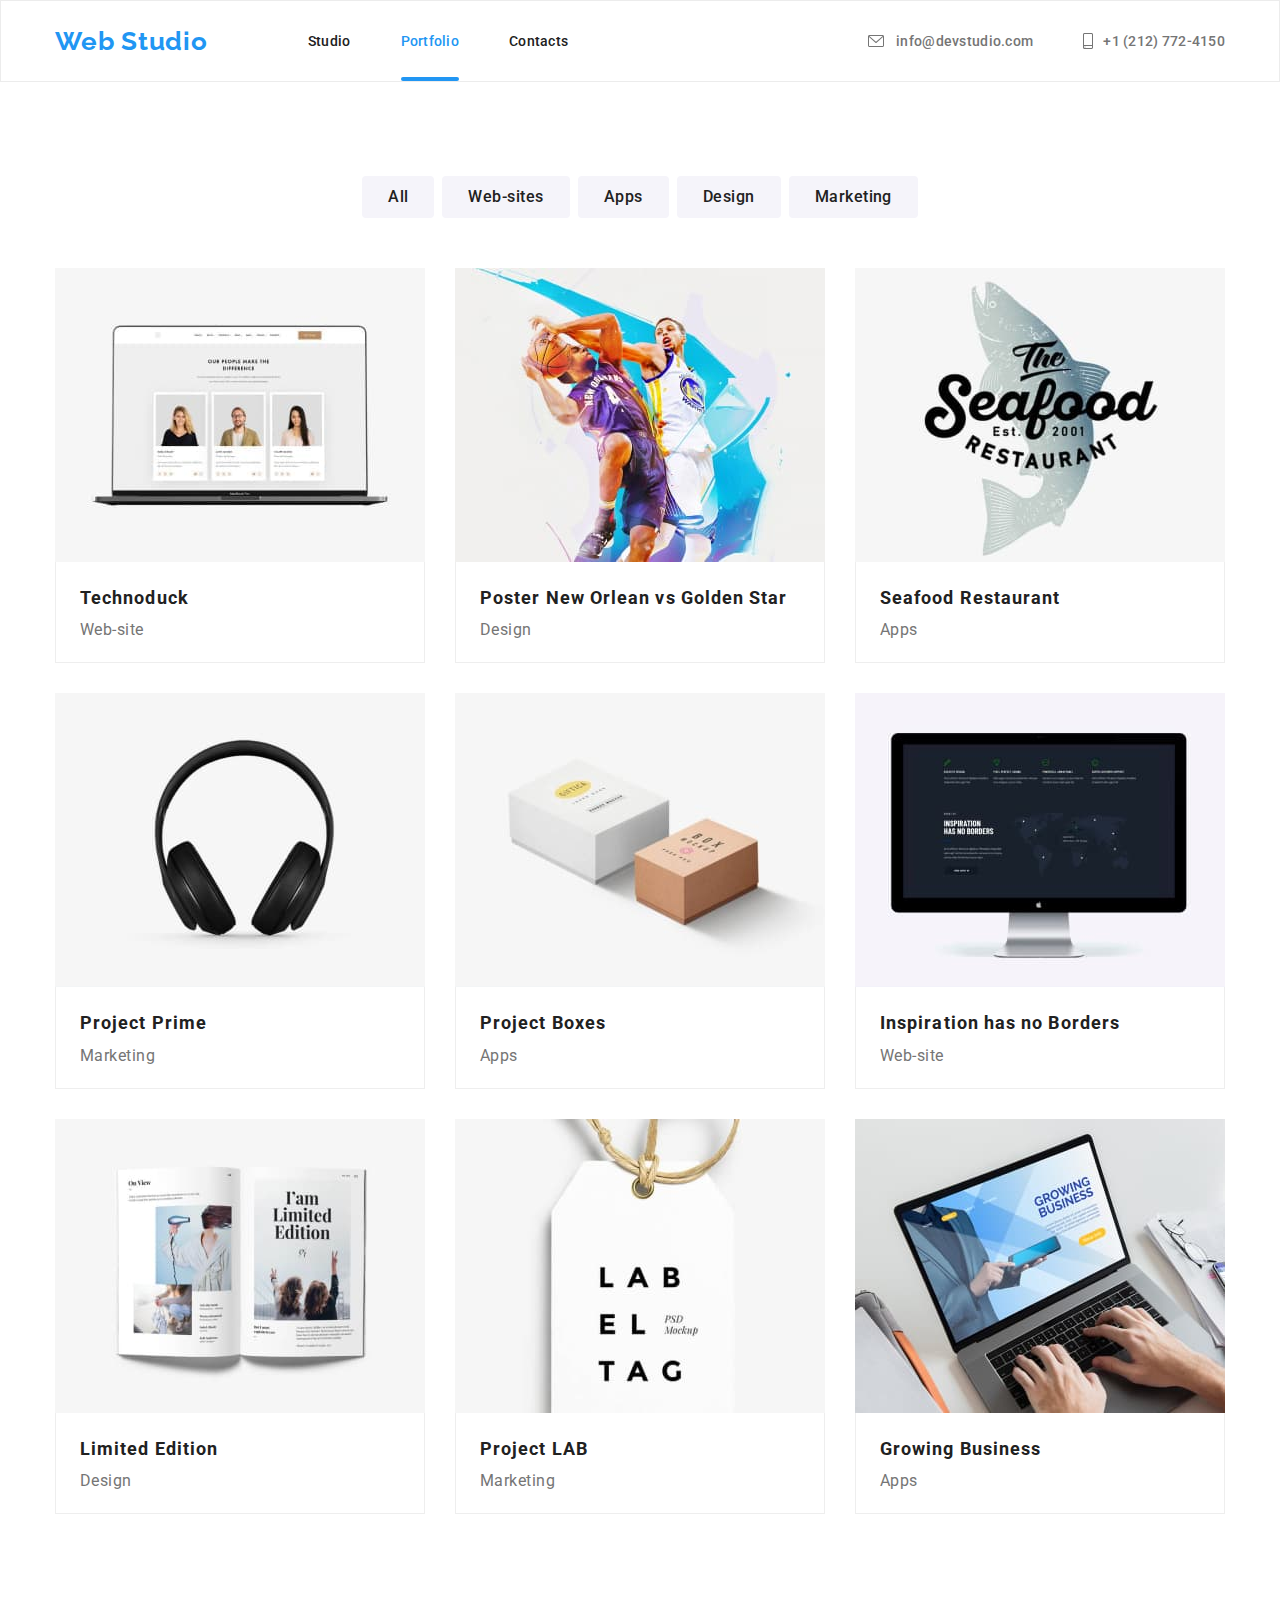
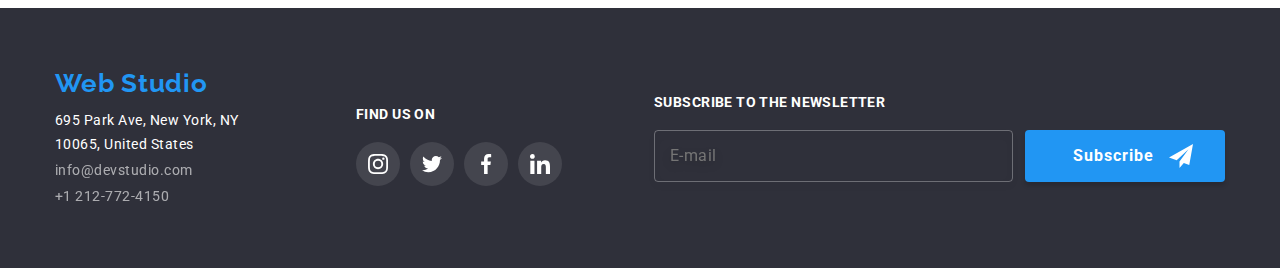
==== portfolio.html @ 207bfc9a "draft 1" ====
<!DOCTYPE html>
<html lang="en">

<head>
    <meta charset="UTF-8">
    <meta http-equiv="X-UA-Compatible" content="IE=edge">
    <meta name="viewport" content="width=device-width, initial-scale=1.0">
    <title>goit-markup-hw-07</title>
    <link rel="stylesheet"
        href="https://fonts.googleapis.com/css2?family=Raleway:wght@700&family=Roboto:wght@400;500;700;900&display=swap">
    <link rel="stylesheet" href="https://cdnjs.cloudflare.com/ajax/libs/modern-normalize/1.1.0/modern-normalize.min.css">
    <link rel="stylesheet" href="./css/styles.css">
</head>
<body>
            <header class="header-section">
                <div class="container header-container">
                    <a href="./index.html" class="logo header-logo">Web Studio</a>
                    <nav>
                        <ul class="navigation-list">
                            <li class="navigation-item"><a href="./index.html"
                                    class="navigation-link">Studio</a></li>
                            <li class="navigation-item"><a href="./portfolio.html" class="navigation-link  navigation-link-current">Portfolio</a></li>
                            <li class="navigation-item"><a href="#" class="navigation-link">Contacts</a></li>
                        </ul>
                    </nav>
                    <ul class="header-contacts-list">
                        <li class="header-contacts-item">
                            <a href="mailto:info@devstudio.com" class="header-contacts">
                                <svg class="header-icons" width="20" height="16">
                                    <use href="./images/sprite.svg#icon-envelope"></use>
                                </svg>
                                info@devstudio.com
                            </a>
                        </li>
                        <li class="header-contacts-item">
                            <a href="tel:2127724150" class="header-contacts">
                                <svg class="header-icons" width="10" height="16">
                                    <use href="./images/sprite.svg#icon-smartphone"></use>
                                </svg>
                                +1 (212) 772-4150
                            </a>
                        </li>
                    </ul>
                </div>
            </header>
<main>
        <section class="portfolio-section">
            <div class="container">
            <h1 class="visually-hidden">Portfolio</h1>
            <ul class="filter-button-list">
                <li class="filter-button-item"><button type="button" class="filter-buttons">All</button>
                </li>
                <li class="filter-button-item">
                    <button type="button" class="filter-buttons">Web-sites</button>
                </li>
                <li class="filter-button-item">
                    <button type="button" class="filter-buttons">Apps</button>
                </li>
                <li class="filter-button-item">
                    <button type="button" class="filter-buttons">Design</button>
                </li>
                <li class="filter-button-item">
                    <button type="button" class="filter-buttons">Marketing</button>
                </li>
            </ul>
            <ul class="portfolio-list">
                <li class="portfolio-item box">
                    <div class="overlay-container">
                    <img src="./images/portfolio/website.jpg" alt="computer displaying a portfolio" width="370"
                    height="290" >
                    <div class="overlay">
                        <p class="overlay-text">Technoduck is a state-of-the-art coronavirus distribution platform. Companies use this
                            platform for digital espionage
                            and attacks on competitors' secure servers.</p>
                    </div>
                    </div>
                    <div class="card">
                    <h3 class="portfolio-title">Technoduck</h3>
                    <p class="portfolio-description">Web-site</p>
                    </div>
                </li>
                <li class="portfolio-item box">
                    <div class="overlay-container">
                    <img src="./images/portfolio/basketball.jpg" alt="painting of two men playing basketball"
                        width="370" height="290">
                            <div class="overlay">
                                <p class="overlay-text">Technoduck is a state-of-the-art coronavirus distribution platform. Companies use this
                                    platform for digital espionage
                                    and attacks on competitors' secure servers.</p>
                            </div>
                            </div>
                    <div class="card">
                    <h3 class="portfolio-title">Poster New Orlean vs Golden Star</h3>
                    <p class="portfolio-description">Design</p>
                    </div>
                </li>
                <li class="portfolio-item box">
                    <div class="overlay-container"><img src="./images/portfolio/the-seafood-restaurant.jpg"
                        alt="the seafood restaurant logo with large fish" width="370" height="290">
                        <div class="overlay">
                            <p class="overlay-text">Technoduck is a state-of-the-art coronavirus distribution platform. Companies use this
                                platform for digital espionage
                                and attacks on competitors' secure servers.</p>
                        </div>
                        </div>
                    <div class="card">
                        <h3 class="portfolio-title">Seafood Restaurant</h3>
                    <p class="portfolio-description">Apps</p>
                </div>
                </li>
                <li class="portfolio-item box">
                    <div class="overlay-container">
                    <img src="./images/portfolio/headphones.jpg" alt="black over-the-ear headphones"
                    width="370" height="290">
                    <div class="overlay">
                        <p class="overlay-text">Technoduck is a state-of-the-art coronavirus distribution platform. Companies use this
                            platform for digital espionage
                            and attacks on competitors' secure servers.</p>
                    </div>
                    </div>
                    <div class="card">
                    <h3 class="portfolio-title">Project Prime</h3>
                    <p class="portfolio-description">Marketing</p>
                    </div>
                </li>
                <li class="portfolio-item box">
                    <div class="overlay-container">
                    <img src="./images/portfolio/products.jpg" alt="two boxes with the company logo" width="370" height="290">
                    <div class="overlay">
                        <p class="overlay-text">Technoduck is a state-of-the-art coronavirus distribution platform. Companies use this
                            platform for digital espionage
                            and attacks on competitors' secure servers.</p>
                    </div>
                    </div>
                    <div class="card">
                    <h3 class="portfolio-title">Project Boxes</h3>
                    <p class="portfolio-description">Apps</p>
                    </div>
                </li>
                <li class="portfolio-item box">
                    <div class="overlay-container">
                    <img src="./images/portfolio/computer.jpg" alt="a computer displaying a webpage" width="370" height="290">
                    <div class="overlay">
                        <p class="overlay-text">Technoduck is a state-of-the-art coronavirus distribution platform. Companies use this
                            platform for digital espionage
                            and attacks on competitors' secure servers.</p>
                    </div>
                    </div>
                    <div class="card">
                    <h3 class="portfolio-title">Inspiration has no Borders</h3>
                    <p class="portfolio-description">Web-site</p>
                    </div>
                </li>
                <li class="portfolio-item box">
                    <div class="overlay-container">
                    <img src="./images/portfolio/book.jpg" alt="a book open to the 'limited edition' chapter" width="370"
                        height="290">
                        <div class="overlay">
                            <p class="overlay-text">Technoduck is a state-of-the-art coronavirus distribution platform. Companies use this
                                platform for digital espionage
                                and attacks on competitors' secure servers.</p>
                        </div>
                        </div>
                    <div class="card">
                    <h3 class="portfolio-title">Limited Edition</h3>
                    <p class="portfolio-description">Design</p>
                    </div>
                </li>
                <li class="portfolio-item box">
                    <div class="overlay-container">
                    <img src="./images/portfolio/lab.jpg" alt="a label displaying the logo for 'LAB'" width="370" height="290">
                    <div class="overlay">
                        <p class="overlay-text">Technoduck is a state-of-the-art coronavirus distribution platform. Companies use this
                            platform for digital espionage
                            and attacks on competitors' secure servers.</p>
                    </div>
                    </div>
                    <div class="card">
                    <h3 class="portfolio-title">Project LAB</h3>
                    <p class="portfolio-description">Marketing</p>
                </li>
                <li class="portfolio-item box">
                    <div class="overlay-container">
                    <img src="./images/portfolio/typing.jpg" alt="hands typing on a computer" width="370" height="290">
                    <div class="overlay">
                        <p class="overlay-text">Technoduck is a state-of-the-art coronavirus distribution platform. Companies use this
                            platform for digital espionage
                            and attacks on competitors' secure servers.</p>
                    </div>
                    </div>
                    <div class="card">
                    <h3 class="portfolio-title">Growing Business</h3>
                    <p class="portfolio-description">Apps</p>
                    </div>
                </li>
            </ul>
        </div>
        </section>
</main>
    <footer class="footer-section">
        <div class="container  footer-positioning">
            <div>
                <a href="./index.html" class="logo footer-logo footer-hover">Web Studio</a>
                <address class="footer-address">
                    <a href="https://goo.gl/maps/3bXYwfZaXWvFELf49" class="footer-address-link footer-hover">
                        695 Park Ave, New York, NY 10065, United States</a>
                    <ul>
                        <li class="footer-list">
                            <a class="footer-contact footer-hover" href="mailto:info@devstudio.com">info@devstudio.com</a>
                        </li>
                        <li>
                            <a class="footer-contact footer-hover" href="tel:2127724150">+1 212-772-4150</a>
                        </li>
                    </ul>
                </address>
            </div>
            <div class="footer-icon-positioning">
                <h3 class="footer-list-title">Find us on</h3>
                <ul class="footer-icons-list">
                    <li class="footer-icons-item">
                        <a href="#" class="footer-social-link">
                            <svg class="social-svg" width="20" height="20">
                                <use href="./images/sprite.svg#icon-instagram"></use>
                            </svg>
                        </a>
                    </li>
                    <li class="footer-icons-item">
                        <a href="#" class="footer-social-link">
                            <svg class="social-svg" width="20" height="20">
                                <use href="./images/sprite.svg#icon-twitter"></use>
                            </svg>
                        </a>
                    </li>
                    <li class="footer-icons-item facebook">
                        <a href="#" class="footer-social-link">
                            <svg class="social-svg" width="20" height="20">
                                <use href="./images/sprite.svg#icon-facebook"></use>
                            </svg>
                        </a>
                    </li>
                    <li class="footer-icons-item">
                        <a href="#" class="footer-social-link">
                            <svg class="social-svg" width="20" height="20">
                                <use href="./images/sprite.svg#icon-linkedin"></use>
                            </svg>
                        </a>
                    </li>
                </ul>
            </div>
                            <div class="newsletter">
                                <h3 class="footer-list-title">Subscribe to the newsletter</h3>
                                <form name="newsletter-subscription" class="newsletter-form">
                                    <label for="email">
                                        <input placeholder="E-mail" class="newsletter-email" id="email" />
                                    </label>
                                    <button type="submit" class="newsletter-button">Subscribe
                                        <div class="button-icon">
                                            <svg class="subscribe" width="24" height="24">
                                                <use href="./images/sprite.svg#icon-icon-send"></use>
                                            </svg>
                                        </div>
                                    </button>
                                </form>
                            </div>
                            </div>
                            </footer>
        </div>
    </footer>
    </body>
    </html>
---- css/styles.css ----
:root {
    --text-color-default: #212121;
    --highlight-color: #2196F3;
    --bg-color: #2F303A;
    --text-color-secondary: #757575;
    --button-color: #F5F4FA;
    --white-color: #FFFFFF;
    --svg-color: #AFB1B8;
    --footer-svg: rgba(255, 255, 255, 0.1);
    --card-gap: 30px;
}

body {
    font-family: 'Roboto';
    font-style: normal;
    font-weight: 500;
    letter-spacing: 0.03em;
    color: var(--text-color-default);
    margin: 0;
}

a {
    text-decoration: none;
}

ul {
    list-style-type: none;
    margin-top: 0px;
    margin-bottom: 0px;
    padding-left: 0px;
}
.visually-hidden {
    position: absolute;
    width: 1px;
    height: 1px;
    margin: -1px;
    border: 0;
    padding: 0;
    white-space: nowrap;
    clip-path: inset(100%);
    clip: rect(0 0 0 0);
    overflow: hidden;
}

h1,
h2,
h3,
h4,
h5,
h6,
p {
    margin-top: 0;
    margin-bottom: 0;
}

img {
    display: block;
    max-width: 100%;
    height: auto;
}

.container {
    width: 1200px;
    padding-left: 15px;
    padding-right: 15px;
    margin: 0 auto;
}

/*header*/

.header-section {
    border: 1px solid #ECECEC;
}

.header-container {
    display: flex;
    align-items: center;
}

.navigation-list {
    display: flex;
    align-items: center;
    margin-top: 0;
    margin-bottom: 0;
}

.navigation-item-link:hover {
    color: var(--highlight-color);
    transition-duration: 250ms;
    transition-timing-function: cubic-bezier(0.4, 0, 0.2, 1);

}

.header-contacts:hover {
    color: var(--highlight-color);
    cursor: pointer;
    transition-duration: 250ms;
    transition-timing-function: cubic-bezier(0.4, 0, 0.2, 1);
}

.navigation-item:not(:last-child) {
    margin-right: 50px;
}

.header-contacts-list {
    display: flex;
    align-items: center;
    margin-left: auto;
}

.header-contacts-item:not(:last-child) {
    margin-right: 50px;
}

.header-contacts-item{
    display: flex;
    align-items: center;
}
.header-icons{
    margin-right: 10px;
    fill: currentColor;
}

.header-logo {
    margin-right: 100px;
}
.logo {
    font-family: 'Raleway';
    font-weight: 700;
    font-size: 26px;
    line-height: calc(31/26);
    letter-spacing: 0.03em;
    color: var(--highlight-color);
}

.navigation-link {
    font-size: 14px;
    line-height: calc(16/14);
    letter-spacing: 00.02em;
    color: var(--text-color-default);
    padding-top: 32px;
    padding-bottom: 32px;
    display: block;
}

.navigation-link:hover,
.navigation-link:focus,
.navigation-link-current {
    color: var(--highlight-color);
    transition-duration: 250ms;
    transition-timing-function: cubic-bezier(0.4, 0, 0.2, 1);
}
.navigation-link-current{
    position:relative;
}
.navigation-link-current::after{
    position: absolute;
        content:"";
        width: 100%;
        height: 4px;
        background-color:  var(--highlight-color);
        left: 0px;
        bottom: 0px;
        border-radius: 2px 2px;
}


.header-contacts {
    font-size: 14px;
    line-height: calc(16/14);
    letter-spacing: 0.02em;
    color: var(--text-color-secondary);
    display: flex;
    align-items: center;
    margin-left: auto;
    padding-top: 32px;
    padding-bottom: 32px;

}



/* hero section*/
.hero-section {
    background-color: var(--bg-color);
    padding-top: 200px;
    padding-bottom: 200px;
    background-image: linear-gradient(rgba(47, 48, 58, 0.4),rgba(47, 48, 58, 0.4)),
    url(../images/webstudio/studio-large-image.jpg);
    background-repeat: no-repeat;
    background-position: center;
    background-size: cover;

}
.hero-container{
    display: flex;
    flex-direction: column;
    align-items: center;
}


.hero-title {
    font-weight: 900;
    font-size: 44px;
    line-height: calc(60/44);
    text-align: center;
    letter-spacing: 0.06em;
    text-transform: uppercase;
    color: var(--white-color);
    margin-bottom: 30px;
    width: 696px;

}


.hero-button {
    font-family: 'Roboto';
    font-weight: 700;
    font-size: 16px;
    line-height: calc(30/16);
    text-align: center;
    letter-spacing: 0.06em;
    color: var(--white-color);
    background-color: var(--highlight-color);
    cursor: pointer;
    box-shadow: 0px 4px 4px rgba(0, 0, 0, 0.15);
    border-radius: 4px;
    border: none; 
    padding: 10px 20px;
}

.hero-button:hover,
.hero-button:focus {
    color: green;
    background-color: darkblue;
    cursor: pointer;
        transition-duration: 250ms;
            transition-timing-function: cubic-bezier(0.4, 0, 0.2, 1);
}

/* features section */

.features-section{
    padding-top: 58px;
}
.features-list {
    display: flex;
    justify-content: center;
}
.features-title {
    font-weight: 700;
    font-size: 14px;
    line-height: calc(16/14);
    letter-spacing: 0.03em;
    text-transform: uppercase;
    color: var(--text-color-default);
    margin-bottom: 10px;
}
.features-description{
    width: 270px;
}

.features-text {
    font-weight: 400;
    font-size: 14px;
    line-height: calc(24/14);
    color: var(--text-color-secondary);
}
.features-item:not(:last-child) {
    margin-right: 30px;
}


.features-icons-item {
    border: none;
    border-radius: 4px;
    background-color: var(--button-color);
    padding: 25px 102px;
    margin-bottom: 30px;
    max-width: 270px;
}

/*what we do section*/
.images-section {
    padding-top: 94px;
    padding-bottom: 94px;
}
.features-list-images {
    display: flex;
    justify-content: center;
}

.features-list-items:not(:last-child) {
    margin-right: 30px;
}

.section-title {
    font-weight: 700;
    font-size: 36px;
    line-height: calc(42/36);
    text-align: center;
    letter-spacing: 0.03em;
    color: var(--text-color-default);
    margin-bottom: 30px;
}
.images-overlay {
        position: absolute;
        display: block;
        width: 100%;
        padding: 27px;
        bottom: 0;
        left: 0;
        background-color: rgba(47, 48, 58, 0.8);
        color: var(--white-color);
        font-family: 'Roboto';
        font-style: normal;
        font-weight: 700;
        font-size: 14px;
        line-height: calc(16/14);
        text-align: center;
        letter-spacing: 0.03em;
        text-transform: uppercase;
    }

    .features-list-items {
        position: relative;
    }

/* Team Section */
.team-section {
    background-color: var(--button-color);
    padding-top: 94px;
    padding-bottom: 94px;
}
.team-name {
    font-size: 16px;
    line-height: calc(19/16);
    text-align: center;
    letter-spacing: 0.03em;
    color: var(--text-color-default);
    margin-bottom: 10px;
}

.team-position {
    font-weight: 400;
    font-size: 16px;
    line-height: calc(19/16);
    text-align: center;
    text-align: center;
    letter-spacing: 0.03em;
    color: var(--text-color-secondary);
    margin-bottom: 16px;
}

.team-section-images {
    display: flex;
    justify-content: center;
}
.team-images-description {
    background-color: var(--white-color);
    padding-top: 30px;
    padding-bottom: 30px;
}

.team-item {
    width: 270px;
    box-shadow: 0px 1px 3px rgba(0, 0, 0, 0.12), 0px 1px 1px rgba(0, 0, 0, 0.14), 0px 2px 1px rgba(0, 0, 0, 0.2);
    border-radius: 0px 0px 4px 4px;
}

.team-item:not(:last-child) {
    margin-right: 30px;
}

/* Team Socials */

.social-icons-list {
    display: flex;
    justify-content: center;
    margin-top: 16px;
}

.social-icons-item:not(:last-child) {
    margin-right: 10px;
}

.social-link {
    width: 44px;
    height: 44px;
    display: flex;
    align-items: center;
    justify-content: center;
    border-radius: 50%;
    fill: var(--svg-color);
}


.social-link:hover,
.social-link:focus {
    fill: var(--white-color);
    cursor: pointer;
    background-color: var(--highlight-color);
    color: var(--white-color);
    border-radius: 50%;
    height: 44px;
    width: 44px;
        transition-duration: 250ms;
            transition-timing-function: cubic-bezier(0.4, 0, 0.2, 1);
}

/*portfolio page*/

.portfolio-section {
    padding-top: 94px;
    padding-bottom: 94px;
}

.filter-button-list {
    display: flex;
    justify-content: center;
    margin-bottom: 50px;
}

.portfolio-list {
    display: flex;
    flex-wrap: wrap;
    margin-top:calc(-1 * var(--card-gap));
    margin-left:calc(-1 * var(--card-gap));
}
.portfolio-item:hover,
.portfolio-item:focus{
    
    box-shadow: 0px 1px 1px rgba(0, 0, 0, 0.12), 0px 4px 4px rgba(0, 0, 0, 0.06), 1px 4px 6px rgba(0, 0, 0, 0.16);
        transition-duration: 250ms;
            transition-timing-function: cubic-bezier(0.4, 0, 0.2, 1);
}

.portfolio-item{
    flex-basis:calc(100% /3 - var(--card-gap));
    margin-left: var(--card-gap);
    margin-top: var(--card-gap);
    cursor: pointer;


}

.card {
    padding: 20px 24px;
    background: #FFFFFF;
    border-left: 1px solid #EEEEEE;
    border-bottom: 1px solid #EEEEEE;
    border-right: 1px solid #EEEEEE;

}

.portfolio-images-list {
    margin-right: 30px;
}

.filter-buttons {
    font-family: 'roboto';
    font-weight: 500;
    font-size: 16px;
    line-height: calc(30/16);
    text-align: center;
    letter-spacing: 0.03em;
    color: var(--text-color-default);
    background-color: var(--button-color);
    cursor: pointer;
    border-radius: 4px;
    border: none;
    padding: 6px 26px;
}

.filter-buttons:hover,
.filter-buttons:focus {
    color: var(--button-color);
    background-color: var(--highlight-color);
    box-shadow: 0px 3px 1px rgba(0, 0, 0, 0.1), 0px 1px 2px rgba(0, 0, 0, 0.08), 0px 2px 2px rgba(0, 0, 0, 0.12);
        border-radius: 4px;
            transition-duration: 250ms;
                transition-timing-function: cubic-bezier(0.4, 0, 0.2, 1);

}
.filter-button-item:not(:last-child){
    margin-right: 8px;
}
.portfolio-title {
    font-weight: 700;
    font-size: 18px;
    line-height: calc(36/20);
    letter-spacing: 0.06em;
    color: var(--text-color-default);
    margin-bottom: 4px;
}

.portfolio-description {
    font-weight: 400;
    font-size: 16px;
    line-height: calc(30/20);
    letter-spacing: 0.03em;
    color: var(--text-color-secondary);
    
}
.box {
    position: relative;
}

.box:hover .overlay {
    transform: translatey(0);
}

.overlay {
    position: absolute;
    display: block;
    padding: 63px 24px;
    background-color: rgba(33, 150, 243, 0.9);
    ;
    top: 0;
    left: 0;
    width: 100%;
    height: 100%;
    transform: translateY(100%);
    transition-duration: 250ms;
    transition-timing-function: cubic-bezier(0.4, 0, 0.2, 1);
}

.overlay-text {
    font-family: Roboto;
    font-size: 18px;
    font-weight: 400;
    line-height: 28px;
    letter-spacing: 0.03em;
    text-align: left;
    color: var(--white-color);

}

.overlay-container {
    position: relative;
    overflow: hidden;
}
/* Footer */

.footer-section {
    background-color: var(--bg-color);
    padding-top: 60px;
    padding-bottom: 60px;
}

.footer-address {
    font-style: normal;
    width: 231px;
}

.footer-address-link {
    font-weight: 400;
    font-size: 14px;
    line-height: calc(24/14);
    color: var(--white-color);
    margin-bottom: 2px;
    display: block;
}

.footer-contact {
    font-weight: 400;
    font-size: 14px;
    line-height: 24px;
    color: var(--white-color);
    opacity: .6;
}
.footer-list:not(:last-child){
    margin-bottom: 2px;
    display: block;
}

.footer-hover:focus,
.footer-hover:hover {
    color: var(--white-color);
    cursor: pointer;
    opacity: 1;
        transition-duration: 250ms;
            transition-timing-function: cubic-bezier(0.4, 0, 0.2, 1);
}
.footer-logo {
    display: block;
    margin-bottom: 9px;
}
.footer-icon-positioning{
    display: flex;
    flex-direction: column;
    justify-content: center;
    margin-left: 70px;
    margin-top: 15px;
}
.footer-list-title {
    color: var(--white-color);
    font-weight: 700;
    font-size: 14px;
    line-height: calc(16/14);
    letter-spacing: 0.03em;
    text-transform: uppercase;
    padding-bottom: 20px;
    position: relative;

}

.footer-icons-list {
    display: flex;
}

.footer-icons-item:not(:last-child) {
    margin-right: 10px;
}

.footer-icons-item {
    cursor: pointer;
    background-color: var(--footer-svg);
    border-radius: 50%;
    height: 44px;
    width: 44px;
}

.footer-icons-item:hover {
    background-color: var(--highlight-color);
        transition-duration: 250ms;
            transition-timing-function: cubic-bezier(0.4, 0, 0.2, 1);
}

.footer-positioning {
    display: flex;
}


.footer-social-link{
        width: 44px;
        height: 44px;
        display: flex;
        align-items: center;
        justify-content: center;
        border-radius: 50%;
            fill: var(--white-color);
}

.newsletter{
display: flex;
    justify-content: center;
    flex-direction: column;
    margin-left: auto;
}
.newsletter-form{
    display: flex;
    flex-direction: row;
}
.newsletter-email{
    
    font-family: Roboto;
        font-size: 16px;
        font-weight: 400;
        line-height: calc(16/20);
        letter-spacing: 0.03em;
        color: var(--white-color);
        background-color: transparent;
        border: 1px solid rgba(255, 255, 255, 0.3);
        filter: drop-shadow(0px 4px 4px rgba(0, 0, 0, 0.15));
        border-radius: 4px;
padding: 15px 15px 16px;
    min-width: 359px;
}

.newsletter-email:hover::placeholder,
.newsletter-email:focus::placeholder {
    color: transparent;
}
.newsletter-button{
    font-family: Roboto;
        font-size: 16px;
        font-weight: 700;
        line-height: calc(16/30);
        letter-spacing: 0.06em;
        text-align: center;
        padding: 10px 82px 10px 48px;
        background-color: var(--highlight-color);
        color: var(--white-color);
        margin-left: 12px;
        border:transparent;
        box-shadow: 0px 4px 4px rgba(0, 0, 0, 0.15);
        border-radius: 4px;
        max-width: 200px;
display: flex;
align-items: center;

}
.button-icon {
    display: flex;
    justify-content: center;
    align-items: center;
    margin-left: 15px;
}
.newsletter-button:hover,
.newsletter-button:focus{
    box-shadow: 0px 4px 4px rgba(0, 0, 0, 0.15);
    cursor: pointer;
}
.subscribe{
    fill: var(--white-color);

}

/* Regular-Customers-Section */

.brand-section-title{
    margin-bottom: 50px;
}
.brand-icons-section{
    padding-top: 94px;
}
.regular-customer-icon-list{
    display: flex;
    justify-content: space-evenly;
    margin-bottom: 94px;
}
.regular-customers-icon-item{
fill: var(--svg-color);
    border: 1px solid var(--svg-color);
    border-radius: 4px;
    padding: 16px 32px;
}
.regular-customers-icon-item:hover{
    fill: var(--highlight-color);
    border-color: var(--highlight-color);
    cursor: pointer;
        transition-duration: 250ms;
            transition-timing-function: cubic-bezier(0.4, 0, 0.2, 1);
}
.regular-customers-icon-item:not(:last-child){
    margin-right: 30px;
}

/*modal*/

.backdrop {
    position: fixed;
    width: 100vw;
    height: 100vh;

    left: 0px;
    top: 0px;
    background-color: rgba(0, 0, 0, 0.2);
    opacity: 1;
    transition:
        opacity 250ms, cubic-bezier(0.4, 0, 0.2, 1),
        visibility 250ms, cubic-bezier(0.4, 0, 0.2, 1);
}

.modal-window {
    height: 581px;
    width: 528px;
    background-color: var(--white-color);
    box-shadow: 0px 1px 3px rgba(0, 0, 0, 0.12), 0px 1px 1px rgba(0, 0, 0, 0.14), 0px 2px 1px rgba(0, 0, 0, 0.2);
    border-radius: 4px;
    position: absolute;
    top: 50%;
    left: 50%;
    transform: translate(-50%, -50%);
}
.is-hidden{
    opacity: 0;
    visibility: hidden;
    pointer-events: none;
}
.modal-button {
            position: absolute;
            display: flex;
            justify-content: center;
            align-items: center;
            width: 30px;
            height: 30px;
            margin-top:10px;
            margin-left: 490px;
            border-radius: 50%;
            background-color: transparent;
            border: 1px solid rgba(0, 0, 0, 0.1)
}
.modal-button:hover,
.modal-button:focus{
    fill: var(--highlight-color);
cursor: pointer;

box-shadow: 0px 0px 15px var(--text-color-secondary);

}
.modal-text{
    font-family: Roboto;
        font-weight: 400;
        font-size: 12px;
        line-height: calc(14/12);
        letter-spacing: 0.01em;
        color: var(--svg-color);
        margin-left: 40px;



    }

.form-icon{
position: relative;
display: flex;
}
.modal-svg{
    position: absolute;
    top:0;
    left:0;
    transform: translateY(-50%);
    margin-left: 50px;
    margin-top: 25px
}

#name,
#phone-number,
#form-email,
#comments{
    min-width: 448px;
    margin-left: 40px;
    border: 1px solid rgba(33, 33, 33, 0.2);
    border-radius: 4px;
    margin-bottom: 10px;
    padding-left: 30px;
    cursor: pointer;
    margin-top: 4px;
        padding-top: 8px;
            padding-bottom: 8px;
}
#name:hover,
#phone-number:hover,
#form-email:hover,
#comments:hover {
        border: 1px solid var(--highlight-color);
        transition-duration: 250ms;
        transition-timing-function: cubic-bezier(0.4, 0, 0.2, 1);
}


#comments{
        font-family: Roboto;
        font-weight: 400;
        font-size: 12px;
        line-height: calc(14/12);
        letter-spacing: 0.01em;
        text-align: left;
        height: 120px;
        padding-left: 10px;
        margin-bottom: 0;
}
.modal-form{
    position: absolute;
    margin-top: 60px;
    left: 0;
    top: 0;
}
.form-title{
    margin: 40px 40px 10px 40px;
    max-width:448px;
    font-family: Roboto;
    font-weight: 700;
    line-height: calc(23/20);
    font-size: 20px;
    letter-spacing: 0.03em;
    text-align: center;
}
.form-positioning:hover,
.form-positioning:focus{
        cursor: pointer;
        fill: var(--highlight-color);
        transition-duration: 250ms;
        transition-timing-function: cubic-bezier(0.4, 0, 0.2, 1);
            
}


.form-icon{
    margin-right: 9px;
    display: block;
}
.send-button{
    font-family: Roboto;
    font-weight: 700;
    font-size: 16px;
    line-height: calc(30/16);
    letter-spacing: 0.06em;
    text-align: center;
    color: var(--white-color);
    background: var(--highlight-color);
    box-shadow: 0px 4px 4px rgba(0, 0, 0, 0.15);
    border: 1px solid var(--highlight-color);
    border-radius: 4px;
    min-width: 200px;
    padding: 10px 55px;
    margin-left: 164px;
    margin-bottom: 40px;
}
.send-button:hover,
.send-button:focus{
    cursor: pointer;
box-shadow: 0px 0px 15px var(--text-color-secondary)
}
.send-button:active{
    box-shadow: none;
}

/*t terms and conditions*/

.terms-style{
    font-family: Roboto;
        font-weight: 400;
        font-size: 14px;
        line-height: calc(24/14);
        letter-spacing: 0.03em;
        text-align: left;
        max-width: 400px;
        margin-top: 15px;
}
.terms-style-link{
    color: var(--highlight-color);
}

.modal-terms{
    display: inline-flex;
    align-items: center;
    cursor: pointer;
}

.checkbox-check{
    display: none;

}
.checkbox-box{
    width: 1.25em;
    height: 1.25em;
    border: 1px solid var(--text-color-default);
    box-shadow: 0px 1px 3px rgba(0, 0, 0, 0.12), 0px 1px 1px rgba(0, 0, 0, 0.14), 0px 2px 1px rgba(0, 0, 0, 0.2);
    border-radius: 4px;
    margin-right: 9px;
margin-top: -8px;
    margin-left: 50px;
    display: flex;
    align-items: center;
    justify-content: center;
 fill:transparent;
    width: 16px;
    height: 15px;
}
.icon-check{
    margin-top: 414px;
    margin-left: 53px;

}

.checkbox-check:checked + .checkbox-box{
    visibility: visible;
background-color: var(--highlight-color);
fill: var(--white-color);
border: 1px solid var(--highlight-color);
border-radius: 4px;
}
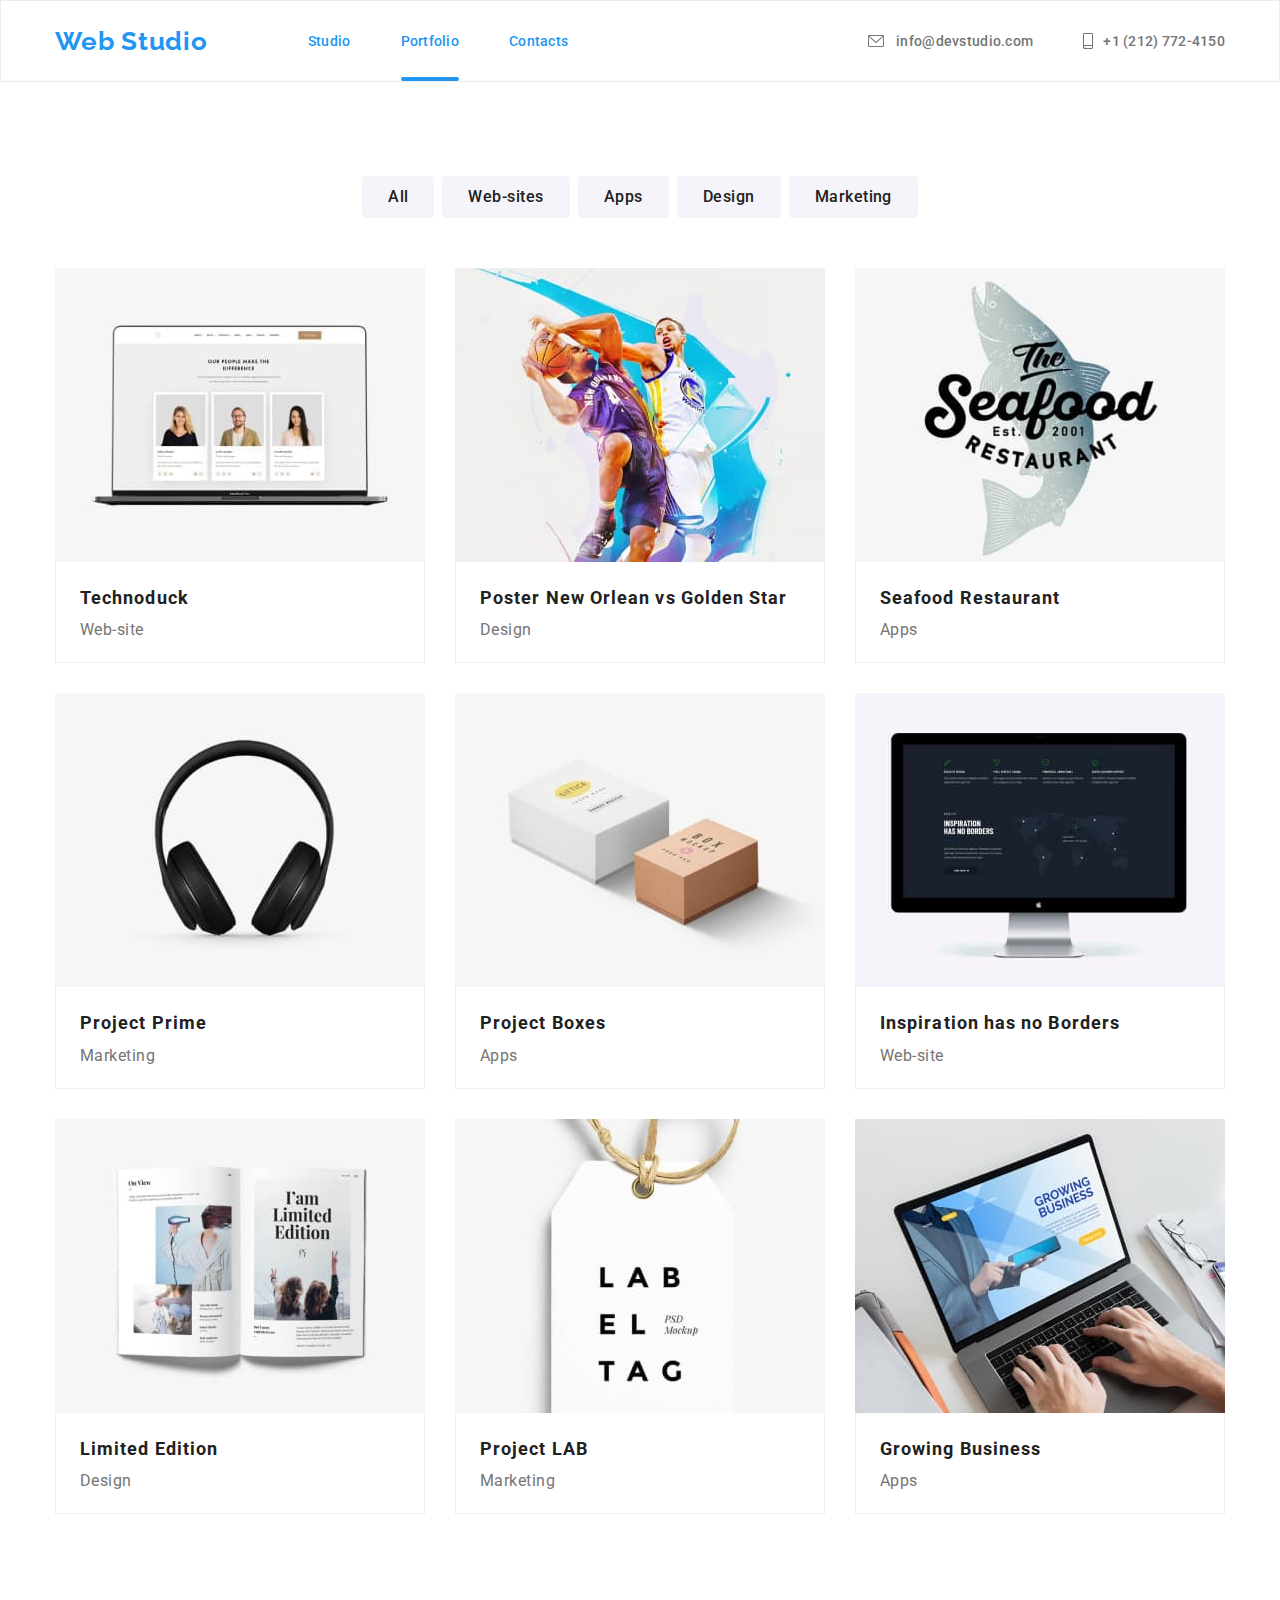
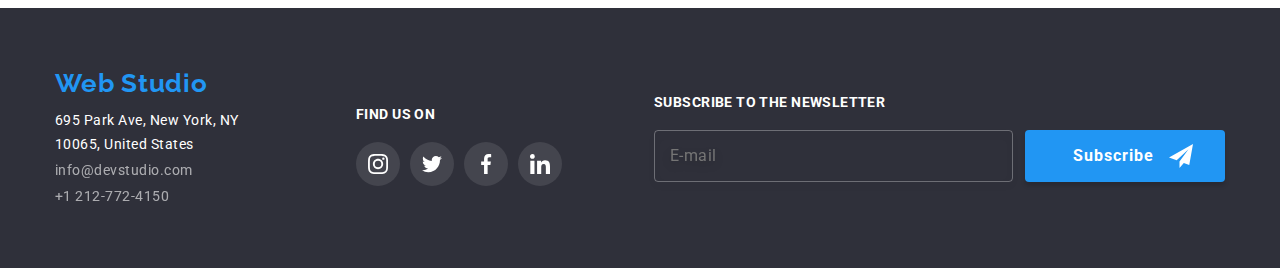
==== commit ffaabf9e: "draft 2" ====
--- a/portfolio.html
+++ b/portfolio.html
@@ -12,37 +12,36 @@
     <link rel="stylesheet" href="./css/styles.css">
 </head>
 <body>
-            <header class="header-section">
-                <div class="container header-container">
-                    <a href="./index.html" class="logo header-logo">Web Studio</a>
-                    <nav>
-                        <ul class="navigation-list">
-                            <li class="navigation-item"><a href="./index.html"
-                                    class="navigation-link">Studio</a></li>
-                            <li class="navigation-item"><a href="./portfolio.html" class="navigation-link  navigation-link-current">Portfolio</a></li>
-                            <li class="navigation-item"><a href="#" class="navigation-link">Contacts</a></li>
-                        </ul>
-                    </nav>
-                    <ul class="header-contacts-list">
-                        <li class="header-contacts-item">
-                            <a href="mailto:info@devstudio.com" class="header-contacts">
-                                <svg class="header-icons" width="20" height="16">
-                                    <use href="./images/sprite.svg#icon-envelope"></use>
-                                </svg>
-                                info@devstudio.com
-                            </a>
-                        </li>
-                        <li class="header-contacts-item">
-                            <a href="tel:2127724150" class="header-contacts">
-                                <svg class="header-icons" width="10" height="16">
-                                    <use href="./images/sprite.svg#icon-smartphone"></use>
-                                </svg>
-                                +1 (212) 772-4150
-                            </a>
-                        </li>
-                    </ul>
-                </div>
-            </header>
+<header class="header header__section">
+    <div class="container header__container">
+        <a href="./index.html" class="logo logo--right">Web Studio</a>
+        <nav>
+            <ul class="nav">
+                <li class="nav__item"><a href="./index.html" class="nav__link">Studio</a></li>
+                <li class="nav__item"><a href="./portfolio.html" class="nav__link  nav__link--current">Portfolio</a></li>
+                <li class="nav__item"><a href="#" class="nav__link">Contacts</a></li>
+            </ul>
+        </nav>
+        <ul class="contacts">
+            <li class="contacts__item">
+                <a href="mailto:info@devstudio.com" class="contacts__link">
+                    <svg class="contacts__icon" width="20" height="16">
+                        <use href="./images/sprite.svg#icon-envelope"></use>
+                    </svg>
+                    info@devstudio.com
+                </a>
+            </li>
+            <li class="contacts__item">
+                <a href="tel:2127724150" class="contacts__link">
+                    <svg class="contacts__icon" width="10" height="16">
+                        <use href="./images/sprite.svg#icon-smartphone"></use>
+                    </svg>
+                    +1 (212) 772-4150
+                </a>
+            </li>
+        </ul>
+    </div>
+</header>
 <main>
         <section class="portfolio-section">
             <div class="container">
--- a/css/styles.css
+++ b/css/styles.css
@@ -8,6 +8,8 @@
     --svg-color: #AFB1B8;
     --footer-svg: rgba(255, 255, 255, 0.1);
     --card-gap: 30px;
+    --transition-duration: 250ms;
+    --transition-timing-function: cubic-bezier(0.4, 0, 0.2, 1);
 }
 
 body {
@@ -29,6 +31,7 @@
     margin-bottom: 0px;
     padding-left: 0px;
 }
+
 .visually-hidden {
     position: absolute;
     width: 1px;
@@ -66,64 +69,25 @@
     margin: 0 auto;
 }
 
+input,
+textarea {
+    outline: none;
+}
+
 /*header*/
 
-.header-section {
+.header__section {
     border: 1px solid #ECECEC;
 }
 
-.header-container {
-    display: flex;
-    align-items: center;
-}
-
-.navigation-list {
-    display: flex;
-    align-items: center;
-    margin-top: 0;
-    margin-bottom: 0;
-}
-
-.navigation-item-link:hover {
-    color: var(--highlight-color);
-    transition-duration: 250ms;
-    transition-timing-function: cubic-bezier(0.4, 0, 0.2, 1);
-
-}
-
-.header-contacts:hover {
-    color: var(--highlight-color);
-    cursor: pointer;
-    transition-duration: 250ms;
-    transition-timing-function: cubic-bezier(0.4, 0, 0.2, 1);
-}
-
-.navigation-item:not(:last-child) {
-    margin-right: 50px;
-}
-
-.header-contacts-list {
-    display: flex;
-    align-items: center;
-    margin-left: auto;
-}
-
-.header-contacts-item:not(:last-child) {
-    margin-right: 50px;
-}
-
-.header-contacts-item{
-    display: flex;
-    align-items: center;
-}
-.header-icons{
-    margin-right: 10px;
-    fill: currentColor;
-}
-
-.header-logo {
+.header__container {
+    display: flex;
+    align-items: center;
+}
+.logo--right {
     margin-right: 100px;
 }
+
 .logo {
     font-family: 'Raleway';
     font-weight: 700;
@@ -133,7 +97,7 @@
     color: var(--highlight-color);
 }
 
-.navigation-link {
+.nav__link {
     font-size: 14px;
     line-height: calc(16/14);
     letter-spacing: 00.02em;
@@ -141,31 +105,69 @@
     padding-top: 32px;
     padding-bottom: 32px;
     display: block;
-}
-
-.navigation-link:hover,
-.navigation-link:focus,
-.navigation-link-current {
+    transition: color var(--transition-duration) var(--transition-timing-function);
+}
+
+
+
+.nav__link--current {
+    position: relative;
+}
+
+.nav__link--current::after {
+    position: absolute;
+    content: "";
+    width: 100%;
+    height: 4px;
+    background-color: var(--highlight-color);
+    left: 0px;
+    bottom: 0px;
+    border-radius: 2px 2px;
+}
+
+.nav {
+    display: flex;
+    align-items: center;
+    margin-top: 0;
+    margin-bottom: 0;
+}
+
+
+.nav__link {
     color: var(--highlight-color);
-    transition-duration: 250ms;
-    transition-timing-function: cubic-bezier(0.4, 0, 0.2, 1);
-}
-.navigation-link-current{
-    position:relative;
-}
-.navigation-link-current::after{
-    position: absolute;
-        content:"";
-        width: 100%;
-        height: 4px;
-        background-color:  var(--highlight-color);
-        left: 0px;
-        bottom: 0px;
-        border-radius: 2px 2px;
-}
-
-
-.header-contacts {
+}
+
+.nav__item:hover {
+    color: var(--highlight-color);
+    cursor: pointer;
+
+}
+
+.nav__item:not(:last-child) {
+    margin-right: 50px;
+}
+
+.contacts {
+    display: flex;
+    align-items: center;
+    margin-left: auto;
+}
+
+.contacts__item:not(:last-child) {
+    margin-right: 50px;
+}
+
+.contacts__item {
+    display: flex;
+    align-items: center;
+}
+
+.contacts__icon {
+    margin-right: 10px;
+    fill: currentColor;
+    
+}
+.contacts__link {
     font-size: 14px;
     line-height: calc(16/14);
     letter-spacing: 0.02em;
@@ -175,31 +177,40 @@
     margin-left: auto;
     padding-top: 32px;
     padding-bottom: 32px;
-
-}
+}
+.contacts__link:hover {
+    color: var(--highlight-color);
+    cursor: pointer;
+
+}
+
+
+
+
 
 
 
 /* hero section*/
-.hero-section {
+.hero__section {
     background-color: var(--bg-color);
     padding-top: 200px;
     padding-bottom: 200px;
-    background-image: linear-gradient(rgba(47, 48, 58, 0.4),rgba(47, 48, 58, 0.4)),
-    url(../images/webstudio/studio-large-image.jpg);
+    background-image: linear-gradient(rgba(47, 48, 58, 0.4), rgba(47, 48, 58, 0.4)),
+        url(../images/webstudio/studio-large-image.jpg);
     background-repeat: no-repeat;
     background-position: center;
     background-size: cover;
 
 }
-.hero-container{
+
+.hero__container {
     display: flex;
     flex-direction: column;
     align-items: center;
 }
 
 
-.hero-title {
+.hero___title {
     font-weight: 900;
     font-size: 44px;
     line-height: calc(60/44);
@@ -213,7 +224,7 @@
 }
 
 
-.hero-button {
+.hero__button {
     font-family: 'Roboto';
     font-weight: 700;
     font-size: 16px;
@@ -225,29 +236,30 @@
     cursor: pointer;
     box-shadow: 0px 4px 4px rgba(0, 0, 0, 0.15);
     border-radius: 4px;
-    border: none; 
+    border: none;
     padding: 10px 20px;
 }
 
-.hero-button:hover,
-.hero-button:focus {
+.hero__button:hover,
+.hero__button:focus {
     color: green;
     background-color: darkblue;
     cursor: pointer;
-        transition-duration: 250ms;
-            transition-timing-function: cubic-bezier(0.4, 0, 0.2, 1);
+    transition: color var(--transition-duration) var(--transition-timing-function);
 }
 
 /* features section */
 
-.features-section{
+.features__section {
     padding-top: 58px;
 }
-.features-list {
-    display: flex;
-    justify-content: center;
-}
-.features-title {
+
+.features__list {
+    display: flex;
+    justify-content: center;
+}
+
+.features__title {
     font-weight: 700;
     font-size: 14px;
     line-height: calc(16/14);
@@ -256,22 +268,24 @@
     color: var(--text-color-default);
     margin-bottom: 10px;
 }
-.features-description{
+
+.features__description {
     width: 270px;
 }
 
-.features-text {
+.features__text {
     font-weight: 400;
     font-size: 14px;
     line-height: calc(24/14);
     color: var(--text-color-secondary);
 }
-.features-item:not(:last-child) {
+
+.features__item:not(:last-child) {
     margin-right: 30px;
 }
 
 
-.features-icons-item {
+.features__icons-item {
     border: none;
     border-radius: 4px;
     background-color: var(--button-color);
@@ -285,6 +299,7 @@
     padding-top: 94px;
     padding-bottom: 94px;
 }
+
 .features-list-images {
     display: flex;
     justify-content: center;
@@ -303,28 +318,29 @@
     color: var(--text-color-default);
     margin-bottom: 30px;
 }
+
 .images-overlay {
-        position: absolute;
-        display: block;
-        width: 100%;
-        padding: 27px;
-        bottom: 0;
-        left: 0;
-        background-color: rgba(47, 48, 58, 0.8);
-        color: var(--white-color);
-        font-family: 'Roboto';
-        font-style: normal;
-        font-weight: 700;
-        font-size: 14px;
-        line-height: calc(16/14);
-        text-align: center;
-        letter-spacing: 0.03em;
-        text-transform: uppercase;
-    }
-
-    .features-list-items {
-        position: relative;
-    }
+    position: absolute;
+    display: block;
+    width: 100%;
+    padding: 27px;
+    bottom: 0;
+    left: 0;
+    background-color: rgba(47, 48, 58, 0.8);
+    color: var(--white-color);
+    font-family: 'Roboto';
+    font-style: normal;
+    font-weight: 700;
+    font-size: 14px;
+    line-height: calc(16/14);
+    text-align: center;
+    letter-spacing: 0.03em;
+    text-transform: uppercase;
+}
+
+.features-list-items {
+    position: relative;
+}
 
 /* Team Section */
 .team-section {
@@ -332,6 +348,7 @@
     padding-top: 94px;
     padding-bottom: 94px;
 }
+
 .team-name {
     font-size: 16px;
     line-height: calc(19/16);
@@ -356,6 +373,7 @@
     display: flex;
     justify-content: center;
 }
+
 .team-images-description {
     background-color: var(--white-color);
     padding-top: 30px;
@@ -404,8 +422,7 @@
     border-radius: 50%;
     height: 44px;
     width: 44px;
-        transition-duration: 250ms;
-            transition-timing-function: cubic-bezier(0.4, 0, 0.2, 1);
+    transition: color var(--transition-duration) var(--transition-timing-function);
 }
 
 /*portfolio page*/
@@ -424,19 +441,19 @@
 .portfolio-list {
     display: flex;
     flex-wrap: wrap;
-    margin-top:calc(-1 * var(--card-gap));
-    margin-left:calc(-1 * var(--card-gap));
-}
+    margin-top: calc(-1 * var(--card-gap));
+    margin-left: calc(-1 * var(--card-gap));
+}
+
 .portfolio-item:hover,
-.portfolio-item:focus{
-    
+.portfolio-item:focus {
+
     box-shadow: 0px 1px 1px rgba(0, 0, 0, 0.12), 0px 4px 4px rgba(0, 0, 0, 0.06), 1px 4px 6px rgba(0, 0, 0, 0.16);
-        transition-duration: 250ms;
-            transition-timing-function: cubic-bezier(0.4, 0, 0.2, 1);
-}
-
-.portfolio-item{
-    flex-basis:calc(100% /3 - var(--card-gap));
+    transition: color var(--transition-duration) var(--transition-timing-function);
+}
+
+.portfolio-item {
+    flex-basis: calc(100% /3 - var(--card-gap));
     margin-left: var(--card-gap);
     margin-top: var(--card-gap);
     cursor: pointer;
@@ -477,14 +494,14 @@
     color: var(--button-color);
     background-color: var(--highlight-color);
     box-shadow: 0px 3px 1px rgba(0, 0, 0, 0.1), 0px 1px 2px rgba(0, 0, 0, 0.08), 0px 2px 2px rgba(0, 0, 0, 0.12);
-        border-radius: 4px;
-            transition-duration: 250ms;
-                transition-timing-function: cubic-bezier(0.4, 0, 0.2, 1);
-
-}
-.filter-button-item:not(:last-child){
+    border-radius: 4px;
+    transition: color var(--transition-duration) var(--transition-timing-function);
+}
+
+.filter-button-item:not(:last-child) {
     margin-right: 8px;
 }
+
 .portfolio-title {
     font-weight: 700;
     font-size: 18px;
@@ -500,8 +517,9 @@
     line-height: calc(30/20);
     letter-spacing: 0.03em;
     color: var(--text-color-secondary);
-    
-}
+
+}
+
 .box {
     position: relative;
 }
@@ -521,8 +539,7 @@
     width: 100%;
     height: 100%;
     transform: translateY(100%);
-    transition-duration: 250ms;
-    transition-timing-function: cubic-bezier(0.4, 0, 0.2, 1);
+    transition: var(--transition-duration) var(--transition-timing-function);
 }
 
 .overlay-text {
@@ -540,6 +557,7 @@
     position: relative;
     overflow: hidden;
 }
+
 /* Footer */
 
 .footer-section {
@@ -569,7 +587,8 @@
     color: var(--white-color);
     opacity: .6;
 }
-.footer-list:not(:last-child){
+
+.footer-list:not(:last-child) {
     margin-bottom: 2px;
     display: block;
 }
@@ -579,20 +598,22 @@
     color: var(--white-color);
     cursor: pointer;
     opacity: 1;
-        transition-duration: 250ms;
-            transition-timing-function: cubic-bezier(0.4, 0, 0.2, 1);
-}
+    transition: color var(--transition-duration) var(--transition-timing-function);
+}
+
 .footer-logo {
     display: block;
     margin-bottom: 9px;
 }
-.footer-icon-positioning{
+
+.footer-icon-positioning {
     display: flex;
     flex-direction: column;
     justify-content: center;
     margin-left: 70px;
     margin-top: 15px;
 }
+
 .footer-list-title {
     color: var(--white-color);
     font-weight: 700;
@@ -623,8 +644,7 @@
 
 .footer-icons-item:hover {
     background-color: var(--highlight-color);
-        transition-duration: 250ms;
-            transition-timing-function: cubic-bezier(0.4, 0, 0.2, 1);
+    transition: color var(--transition-duration) var(--transition-timing-function);
 }
 
 .footer-positioning {
@@ -632,108 +652,118 @@
 }
 
 
-.footer-social-link{
-        width: 44px;
-        height: 44px;
-        display: flex;
-        align-items: center;
-        justify-content: center;
-        border-radius: 50%;
-            fill: var(--white-color);
-}
-
-.newsletter{
-display: flex;
+.footer-social-link {
+    width: 44px;
+    height: 44px;
+    display: flex;
+    align-items: center;
+    justify-content: center;
+    border-radius: 50%;
+    fill: var(--white-color);
+}
+
+.newsletter {
+    display: flex;
     justify-content: center;
     flex-direction: column;
     margin-left: auto;
 }
-.newsletter-form{
+
+.newsletter-form {
     display: flex;
     flex-direction: row;
 }
-.newsletter-email{
-    
+
+.newsletter-email {
+
     font-family: Roboto;
-        font-size: 16px;
-        font-weight: 400;
-        line-height: calc(16/20);
-        letter-spacing: 0.03em;
-        color: var(--white-color);
-        background-color: transparent;
-        border: 1px solid rgba(255, 255, 255, 0.3);
-        filter: drop-shadow(0px 4px 4px rgba(0, 0, 0, 0.15));
-        border-radius: 4px;
-padding: 15px 15px 16px;
+    font-size: 16px;
+    font-weight: 400;
+    line-height: calc(16/20);
+    letter-spacing: 0.03em;
+    color: var(--white-color);
+    background-color: transparent;
+    border: 1px solid rgba(255, 255, 255, 0.3);
+    filter: drop-shadow(0px 4px 4px rgba(0, 0, 0, 0.15));
+    border-radius: 4px;
+    padding: 15px 15px 16px;
     min-width: 359px;
 }
 
-.newsletter-email:hover::placeholder,
-.newsletter-email:focus::placeholder {
-    color: transparent;
-}
-.newsletter-button{
+
+.newsletter-button {
     font-family: Roboto;
-        font-size: 16px;
-        font-weight: 700;
-        line-height: calc(16/30);
-        letter-spacing: 0.06em;
-        text-align: center;
-        padding: 10px 82px 10px 48px;
-        background-color: var(--highlight-color);
-        color: var(--white-color);
-        margin-left: 12px;
-        border:transparent;
-        box-shadow: 0px 4px 4px rgba(0, 0, 0, 0.15);
-        border-radius: 4px;
-        max-width: 200px;
-display: flex;
-align-items: center;
-
-}
+    font-size: 16px;
+    font-weight: 700;
+    line-height: calc(16/30);
+    letter-spacing: 0.06em;
+    text-align: center;
+    padding: 10px 82px 10px 48px;
+    background-color: var(--highlight-color);
+    color: var(--white-color);
+    margin-left: 12px;
+    border: transparent;
+    box-shadow: 0px 4px 4px rgba(0, 0, 0, 0.15);
+    border-radius: 4px;
+    max-width: 200px;
+    display: flex;
+    align-items: center;
+
+}
+
 .button-icon {
     display: flex;
     justify-content: center;
     align-items: center;
     margin-left: 15px;
 }
+
 .newsletter-button:hover,
-.newsletter-button:focus{
+.newsletter-button:focus {
     box-shadow: 0px 4px 4px rgba(0, 0, 0, 0.15);
     cursor: pointer;
-}
-.subscribe{
+    color: green;
+    background-color: darkblue;
+    cursor: pointer;
+    transition: color var(--transition-duration) var(--transition-timing-function);
+}
+
+.subscribe {
     fill: var(--white-color);
 
 }
 
 /* Regular-Customers-Section */
 
-.brand-section-title{
+.brand-section-title {
     margin-bottom: 50px;
 }
-.brand-icons-section{
+
+.brand-icons-section {
     padding-top: 94px;
 }
-.regular-customer-icon-list{
+
+.regular-customer-icon-list {
     display: flex;
     justify-content: space-evenly;
     margin-bottom: 94px;
 }
-.regular-customers-icon-item{
-fill: var(--svg-color);
+
+.regular-customers-icon-item {
+    fill: var(--svg-color);
     border: 1px solid var(--svg-color);
     border-radius: 4px;
     padding: 16px 32px;
 }
-.regular-customers-icon-item:hover{
+
+.regular-customers-icon-item:hover {
     fill: var(--highlight-color);
     border-color: var(--highlight-color);
     cursor: pointer;
-        transition-duration: 250ms;
-            transition-timing-function: cubic-bezier(0.4, 0, 0.2, 1);
-}
-.regular-customers-icon-item:not(:last-child){
+    transition: color var(--transition-duration) var(--transition-timing-function);
+}
+
+.regular-customers-icon-item:not(:last-child) {
     margin-right: 30px;
 }
 
@@ -764,103 +794,116 @@
     left: 50%;
     transform: translate(-50%, -50%);
 }
-.is-hidden{
+
+.is-hidden {
     opacity: 0;
     visibility: hidden;
     pointer-events: none;
 }
+
 .modal-button {
-            position: absolute;
-            display: flex;
-            justify-content: center;
-            align-items: center;
-            width: 30px;
-            height: 30px;
-            margin-top:10px;
-            margin-left: 490px;
-            border-radius: 50%;
-            background-color: transparent;
-            border: 1px solid rgba(0, 0, 0, 0.1)
-}
+    position: absolute;
+    display: flex;
+    justify-content: center;
+    align-items: center;
+    width: 30px;
+    height: 30px;
+    margin-top: 10px;
+    margin-left: 490px;
+    border-radius: 50%;
+    background-color: transparent;
+    border: 1px solid rgba(0, 0, 0, 0.1)
+}
+
 .modal-button:hover,
-.modal-button:focus{
+.modal-button:focus {
     fill: var(--highlight-color);
-cursor: pointer;
-
-box-shadow: 0px 0px 15px var(--text-color-secondary);
-
-}
-.modal-text{
+    cursor: pointer;
+
+    box-shadow: 0px 0px 15px var(--text-color-secondary);
+
+}
+
+.modal-text {
     font-family: Roboto;
-        font-weight: 400;
-        font-size: 12px;
-        line-height: calc(14/12);
-        letter-spacing: 0.01em;
-        color: var(--svg-color);
-        margin-left: 40px;
-
-
-
-    }
-
-.form-icon{
-position: relative;
-display: flex;
-}
-.modal-svg{
+    font-weight: 400;
+    font-size: 12px;
+    line-height: calc(14/12);
+    letter-spacing: 0.01em;
+    color: var(--text-color-secondary);
+    margin-left: 40px;
+}
+
+
+.form-icon {
+    position: relative;
+    display: flex;
+}
+
+.modal-svg {
     position: absolute;
-    top:0;
-    left:0;
+    top: 0;
+    left: 0;
     transform: translateY(-50%);
     margin-left: 50px;
-    margin-top: 25px
+    margin-top: 25px;
+    transition: fill var(--transition-duration) var(--transition-timing-function);
 }
 
 #name,
 #phone-number,
 #form-email,
-#comments{
+#comments {
     min-width: 448px;
     margin-left: 40px;
     border: 1px solid rgba(33, 33, 33, 0.2);
     border-radius: 4px;
-    margin-bottom: 10px;
+
     padding-left: 30px;
     cursor: pointer;
     margin-top: 4px;
-        padding-top: 8px;
-            padding-bottom: 8px;
-}
+    height: 40px;
+    color: var(--text-color-secondary);
+}
+
 #name:hover,
 #phone-number:hover,
 #form-email:hover,
-#comments:hover {
-        border: 1px solid var(--highlight-color);
-        transition-duration: 250ms;
-        transition-timing-function: cubic-bezier(0.4, 0, 0.2, 1);
-}
-
-
-#comments{
-        font-family: Roboto;
-        font-weight: 400;
-        font-size: 12px;
-        line-height: calc(14/12);
-        letter-spacing: 0.01em;
-        text-align: left;
-        height: 120px;
-        padding-left: 10px;
-        margin-bottom: 0;
-}
-.modal-form{
+#comments:hover #name:focus,
+#phone-number:focus,
+#form-email:focus,
+#comments:focus,
+.modal-text:hover,
+.modal-text:focus {
+    color: var(--highlight-color);
+    border: 1px solid var(--highlight-color);
+    transition: color var(--transition-duration) var(--transition-timing-function);
+}
+
+
+
+#comments {
+    font-family: Roboto;
+    font-weight: 400;
+    font-size: 12px;
+    line-height: calc(14/12);
+    letter-spacing: 0.01em;
+    text-align: left;
+    height: 120px;
+    padding-left: 10px;
+    margin-bottom: 0;
+}
+
+.modal-form {
     position: absolute;
     margin-top: 60px;
     left: 0;
     top: 0;
 }
-.form-title{
+
+.form-title {
     margin: 40px 40px 10px 40px;
-    max-width:448px;
+    max-width: 448px;
     font-family: Roboto;
     font-weight: 700;
     line-height: calc(23/20);
@@ -868,21 +911,22 @@
     letter-spacing: 0.03em;
     text-align: center;
 }
+
 .form-positioning:hover,
-.form-positioning:focus{
-        cursor: pointer;
-        fill: var(--highlight-color);
-        transition-duration: 250ms;
-        transition-timing-function: cubic-bezier(0.4, 0, 0.2, 1);
-            
-}
-
-
-.form-icon{
+.form-positioning:focus {
+    cursor: pointer;
+    fill: var(--highlight-color);
+    transition: color var(--transition-duration) var(--transition-timing-function);
+
+}
+
+
+.form-icon {
     margin-right: 9px;
     display: block;
 }
-.send-button{
+
+.send-button {
     font-family: Roboto;
     font-weight: 700;
     font-size: 16px;
@@ -894,72 +938,69 @@
     box-shadow: 0px 4px 4px rgba(0, 0, 0, 0.15);
     border: 1px solid var(--highlight-color);
     border-radius: 4px;
-    min-width: 200px;
     padding: 10px 55px;
     margin-left: 164px;
     margin-bottom: 40px;
-}
+    width: 200px;
+
+}
+
 .send-button:hover,
-.send-button:focus{
-    cursor: pointer;
-box-shadow: 0px 0px 15px var(--text-color-secondary)
-}
-.send-button:active{
+.send-button:focus {
+    cursor: pointer;
+    box-shadow: 0px 0px 15px var(--text-color-secondary)
+}
+
+.send-button:active {
     box-shadow: none;
 }
 
-/*t terms and conditions*/
-
-.terms-style{
+/* terms and conditions*/
+.checkbox-check {
+    visibility: hidden;
+}
+
+.modal-terms {
+    display: flex;
+    cursor: pointer;
     font-family: Roboto;
-        font-weight: 400;
-        font-size: 14px;
-        line-height: calc(24/14);
-        letter-spacing: 0.03em;
-        text-align: left;
-        max-width: 400px;
-        margin-top: 15px;
-}
-.terms-style-link{
-    color: var(--highlight-color);
-}
-
-.modal-terms{
-    display: inline-flex;
-    align-items: center;
-    cursor: pointer;
-}
-
-.checkbox-check{
-    display: none;
-
-}
-.checkbox-box{
-    width: 1.25em;
-    height: 1.25em;
+    font-size: 14px;
+    font-weight: 400;
+    line-height: calc(24/14);
+    letter-spacing: 0.03em;
+    color: var(--text-color-secondary);
+
+}
+
+.checkbox-box {
+    width: 15px;
+    height: 15px;
     border: 1px solid var(--text-color-default);
-    box-shadow: 0px 1px 3px rgba(0, 0, 0, 0.12), 0px 1px 1px rgba(0, 0, 0, 0.14), 0px 2px 1px rgba(0, 0, 0, 0.2);
-    border-radius: 4px;
-    margin-right: 9px;
-margin-top: -8px;
-    margin-left: 50px;
-    display: flex;
-    align-items: center;
-    justify-content: center;
- fill:transparent;
-    width: 16px;
-    height: 15px;
-}
-.icon-check{
-    margin-top: 414px;
-    margin-left: 53px;
-
-}
-
-.checkbox-check:checked + .checkbox-box{
-    visibility: visible;
-background-color: var(--highlight-color);
-fill: var(--white-color);
-border: 1px solid var(--highlight-color);
-border-radius: 4px;
-}
+    border-radius: 2px;
+    margin-right: 8px;
+    margin-top: 5px;
+    margin-left: 52px;
+    display: flex;
+    align-items: center;
+    justify-content: center;
+}
+
+.modal-terms {
+    display: flex;
+    cursor: pointer;
+}
+
+.checkbox-box--margin {
+    max-width: 400px;
+    margin-bottom: 10px;
+    ;
+}
+
+.icon-check {
+    fill: var(--white-color);
+}
+
+.checkbox-check:checked+.modal-terms>.checkbox-box {
+    background-color: var(--highlight-color);
+    border: none;
+}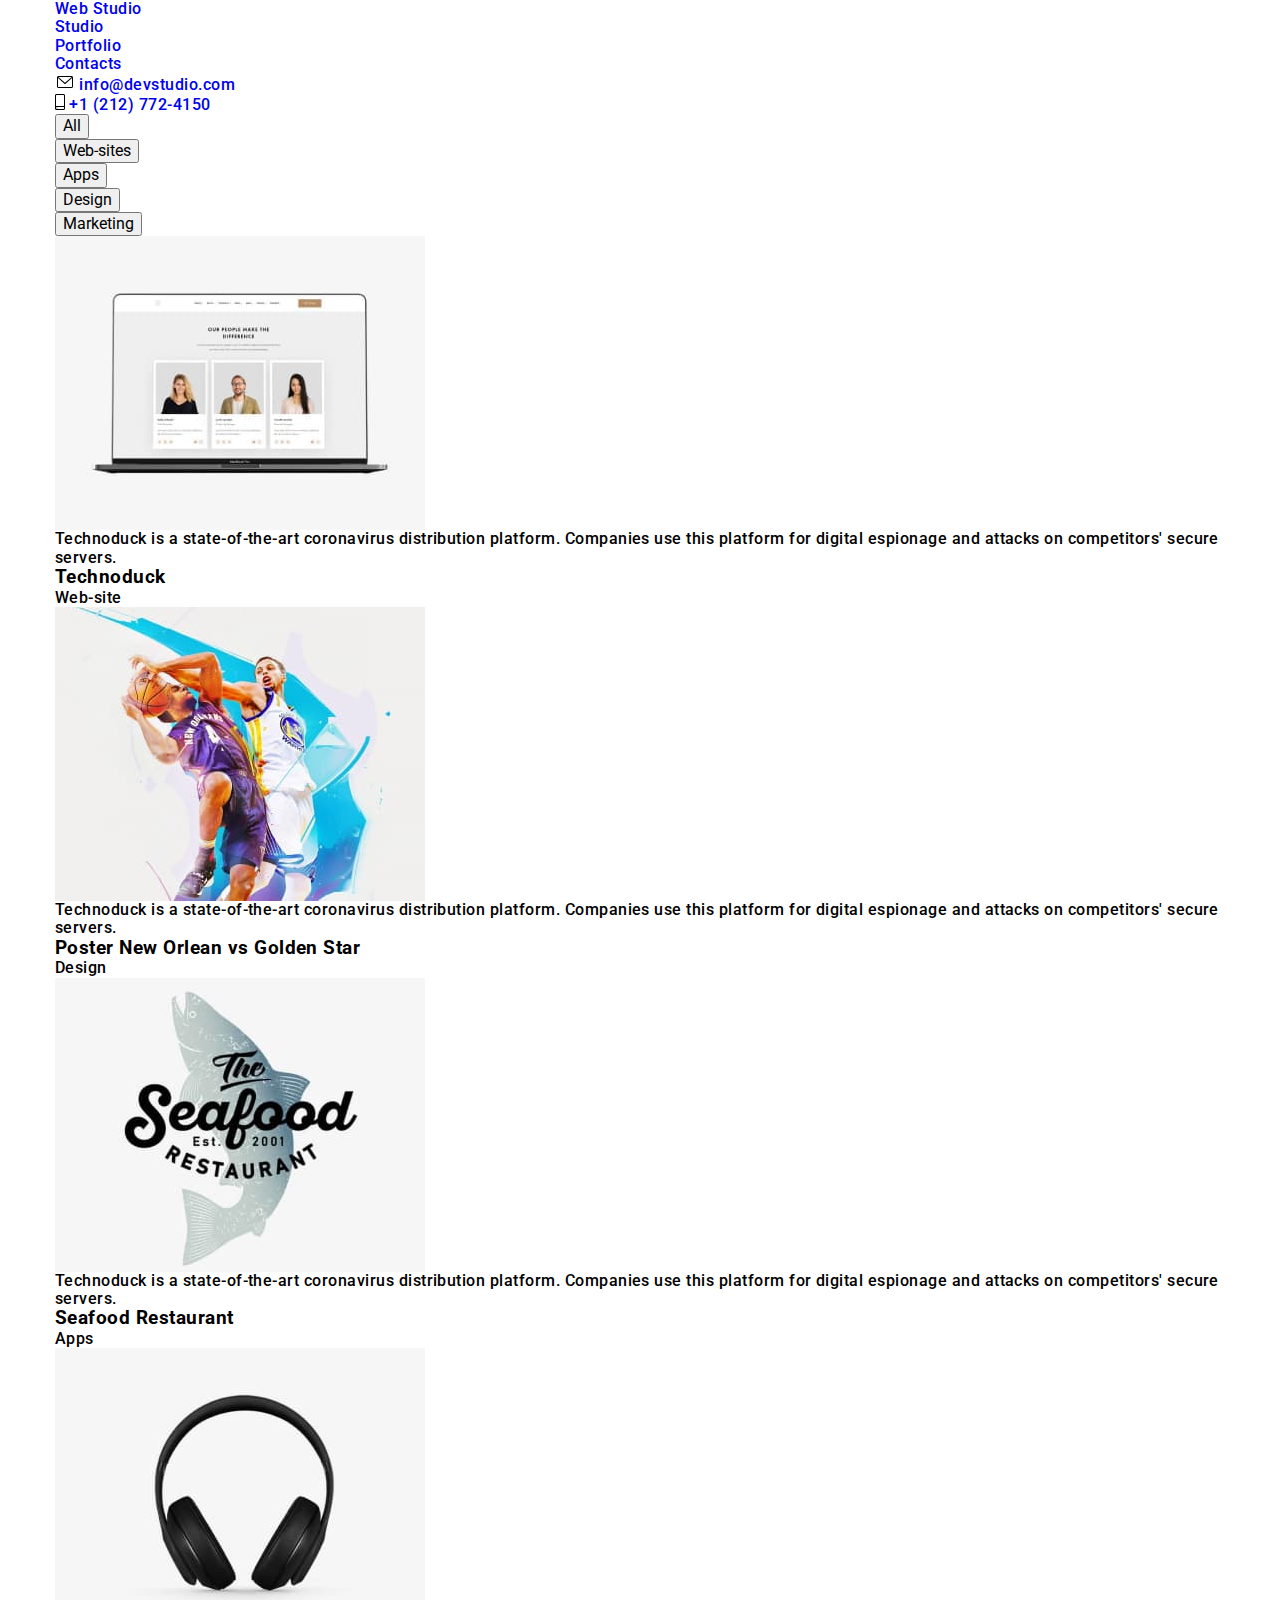
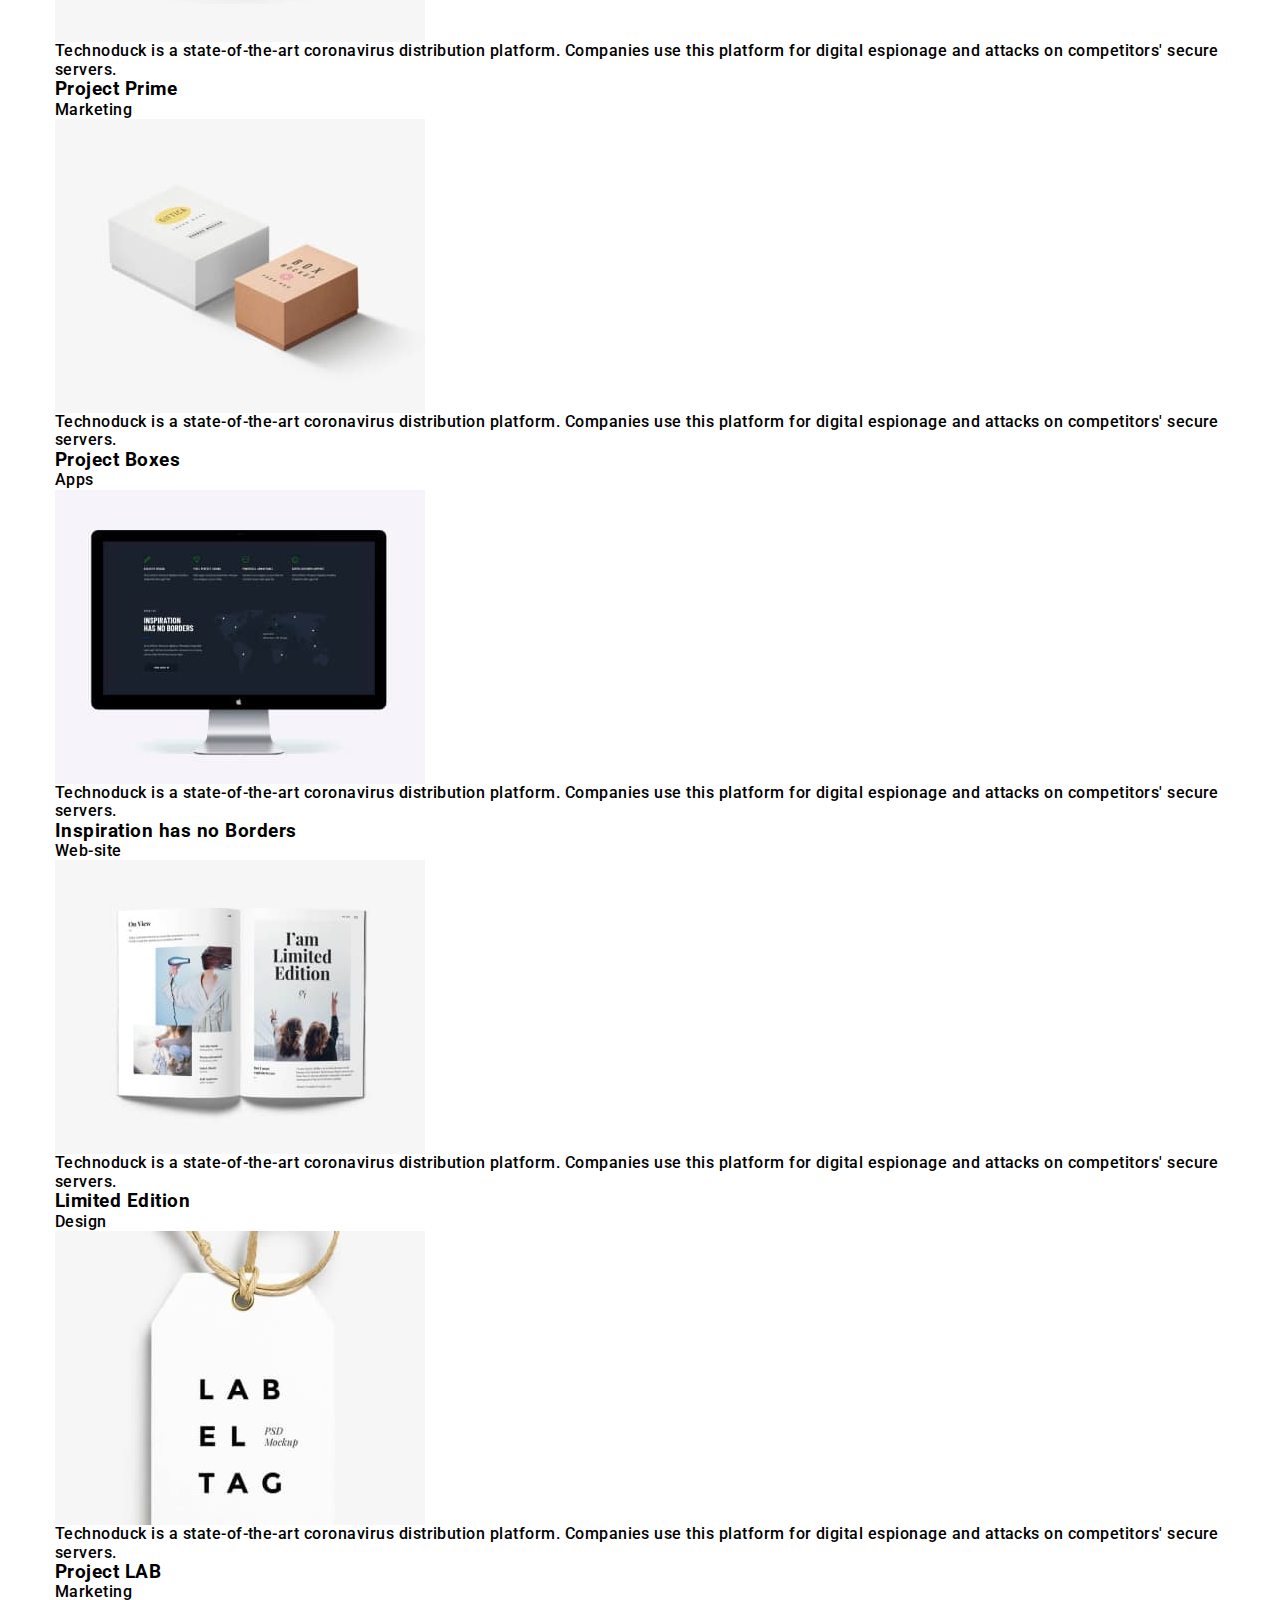
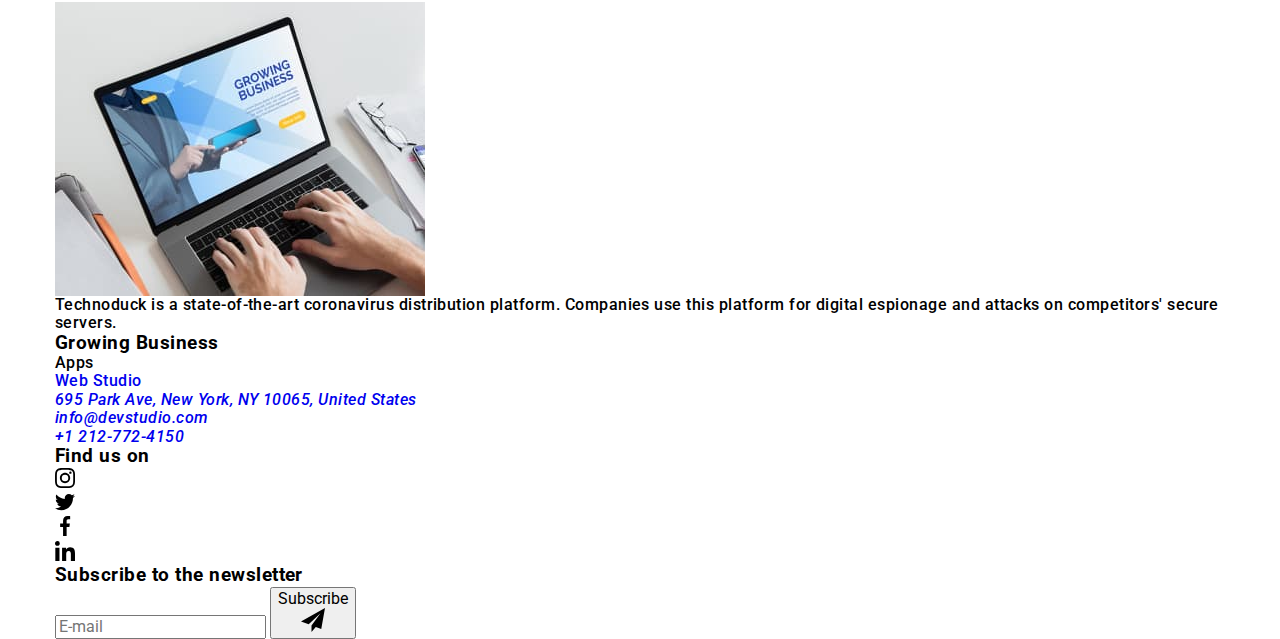
==== commit f8babb00: "draft 4" ====
--- a/portfolio.html
+++ b/portfolio.html
@@ -9,7 +9,8 @@
     <link rel="stylesheet"
         href="https://fonts.googleapis.com/css2?family=Raleway:wght@700&family=Roboto:wght@400;500;700;900&display=swap">
     <link rel="stylesheet" href="https://cdnjs.cloudflare.com/ajax/libs/modern-normalize/1.1.0/modern-normalize.min.css">
-    <link rel="stylesheet" href="./css/styles.css">
+
+    <link rel="stylesheet" href="./main.css">
 </head>
 <body>
 <header class="header header__section">
--- a/main.css
+++ b/main.css
@@ -0,0 +1,127 @@
+body {
+  font-family: "Roboto";
+  font-style: normal;
+  font-weight: 500;
+  letter-spacing: 0.03em;
+  color: var(--text-color-default);
+  margin: 0;
+}
+
+a {
+  text-decoration: none;
+}
+
+ul {
+  list-style-type: none;
+  margin-top: 0px;
+  margin-bottom: 0px;
+  padding-left: 0px;
+}
+
+.visually-hidden {
+  position: absolute;
+  width: 1px;
+  height: 1px;
+  margin: -1px;
+  border: 0;
+  padding: 0;
+  white-space: nowrap;
+  -webkit-clip-path: inset(100%);
+          clip-path: inset(100%);
+  clip: rect(0 0 0 0);
+  overflow: hidden;
+}
+
+h1,
+h2,
+h3,
+h4,
+h5,
+h6,
+p {
+  margin-top: 0;
+  margin-bottom: 0;
+}
+
+img {
+  display: block;
+  max-width: 100%;
+  height: auto;
+}
+
+input,
+textarea {
+  outline: none;
+}
+
+.container {
+  width: 1200px;
+  padding-left: 15px;
+  padding-right: 15px;
+  margin: 0 auto;
+}
+
+body {
+  font-family: "Roboto";
+  font-style: normal;
+  font-weight: 500;
+  letter-spacing: 0.03em;
+  color: var(--text-color-default);
+  margin: 0;
+}
+
+a {
+  text-decoration: none;
+}
+
+ul {
+  list-style-type: none;
+  margin-top: 0px;
+  margin-bottom: 0px;
+  padding-left: 0px;
+}
+
+.visually-hidden {
+  position: absolute;
+  width: 1px;
+  height: 1px;
+  margin: -1px;
+  border: 0;
+  padding: 0;
+  white-space: nowrap;
+  -webkit-clip-path: inset(100%);
+          clip-path: inset(100%);
+  clip: rect(0 0 0 0);
+  overflow: hidden;
+}
+
+h1,
+h2,
+h3,
+h4,
+h5,
+h6,
+p {
+  margin-top: 0;
+  margin-bottom: 0;
+}
+
+img {
+  display: block;
+  max-width: 100%;
+  height: auto;
+}
+
+.container {
+  width: 1200px;
+  padding-left: 15px;
+  padding-right: 15px;
+  margin: 0 auto;
+}
+
+input,
+textarea {
+  outline: none;
+}
+
+/*# sourceMappingURL=main.css.map *//*# sourceMappingURL=main.css.map */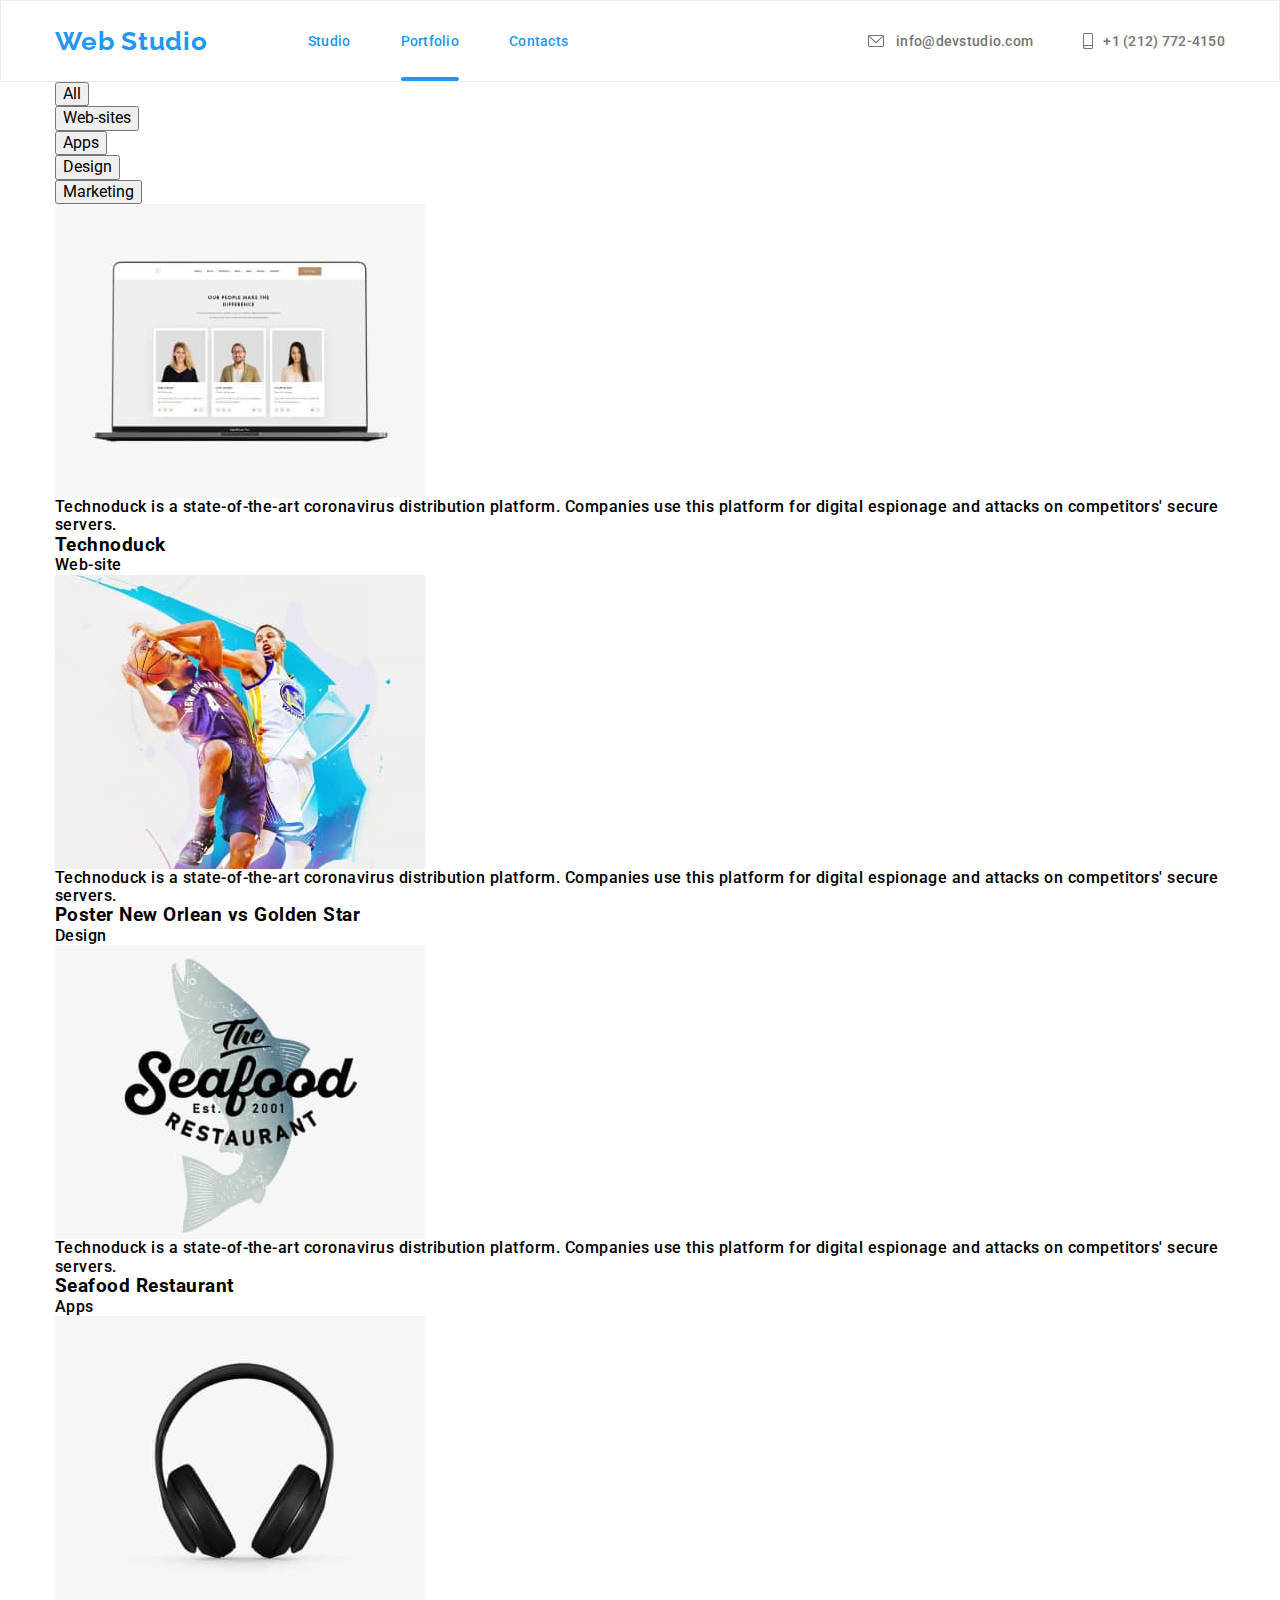
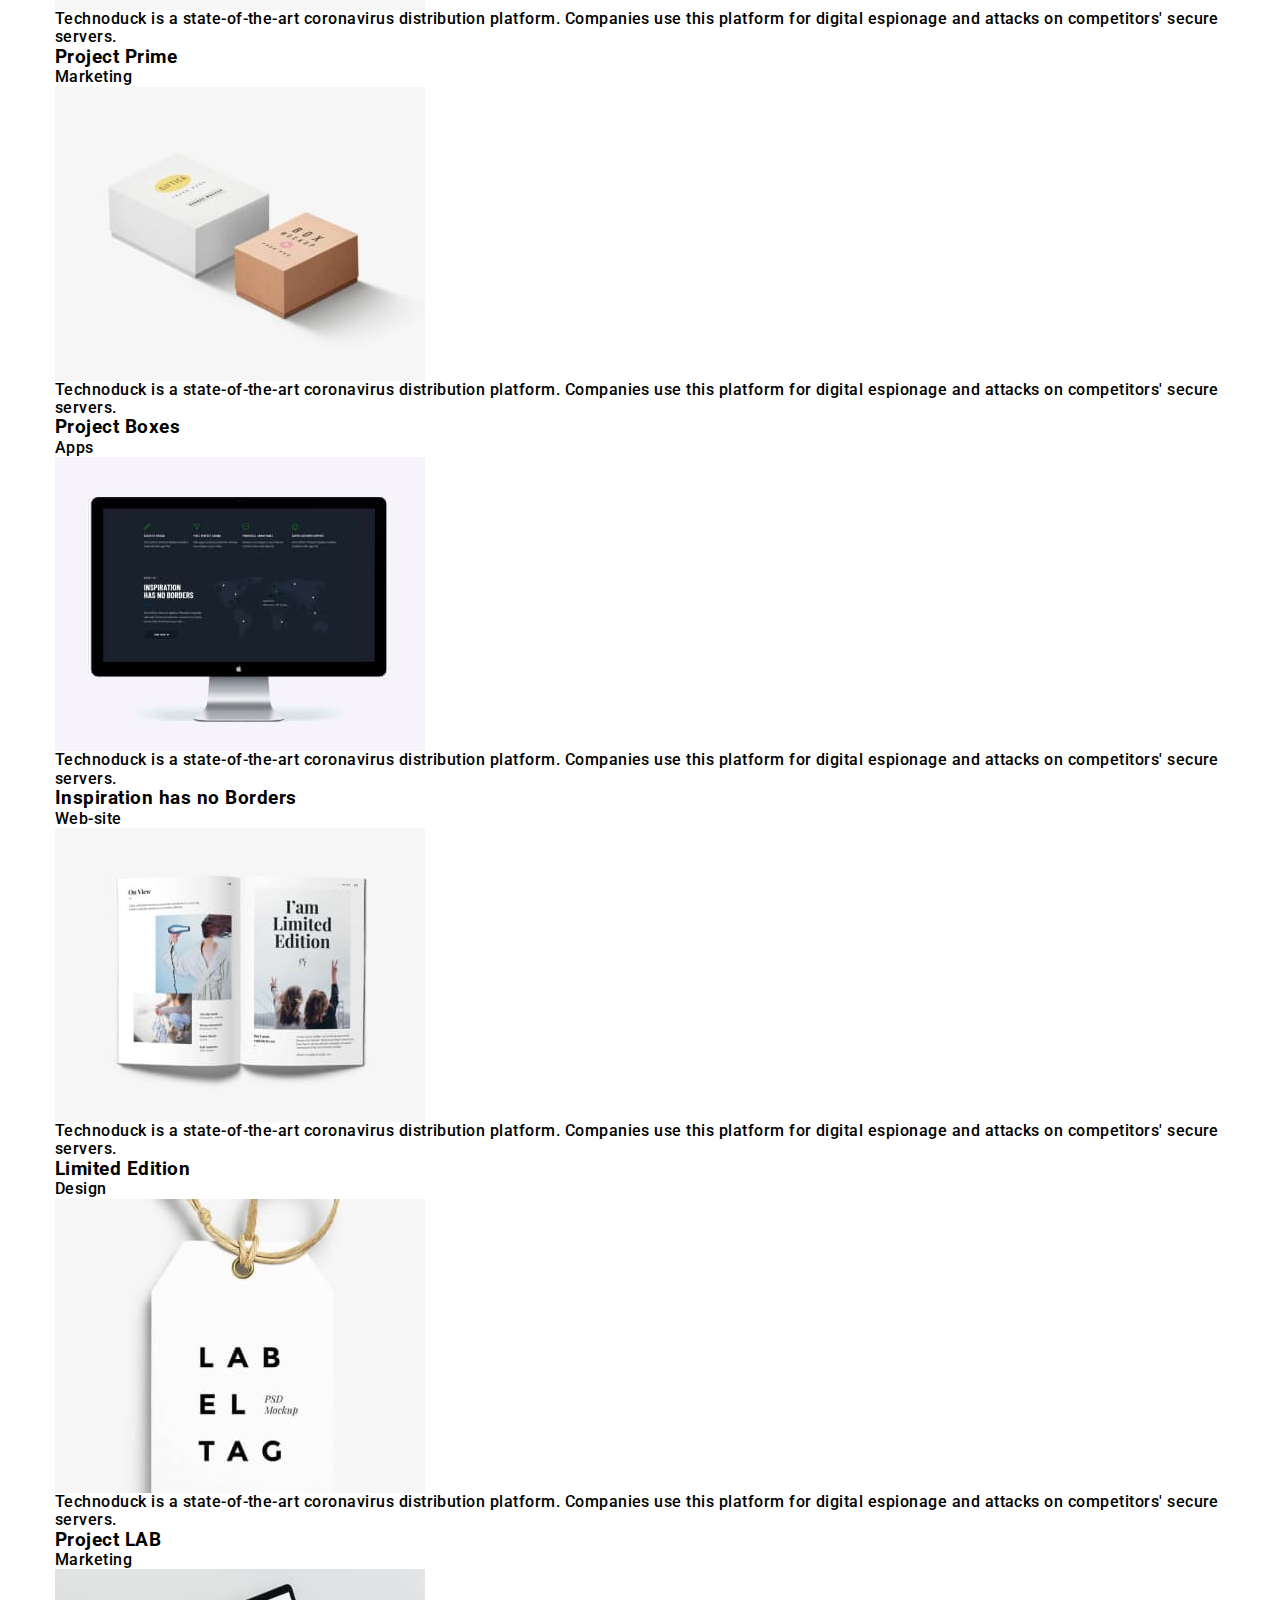
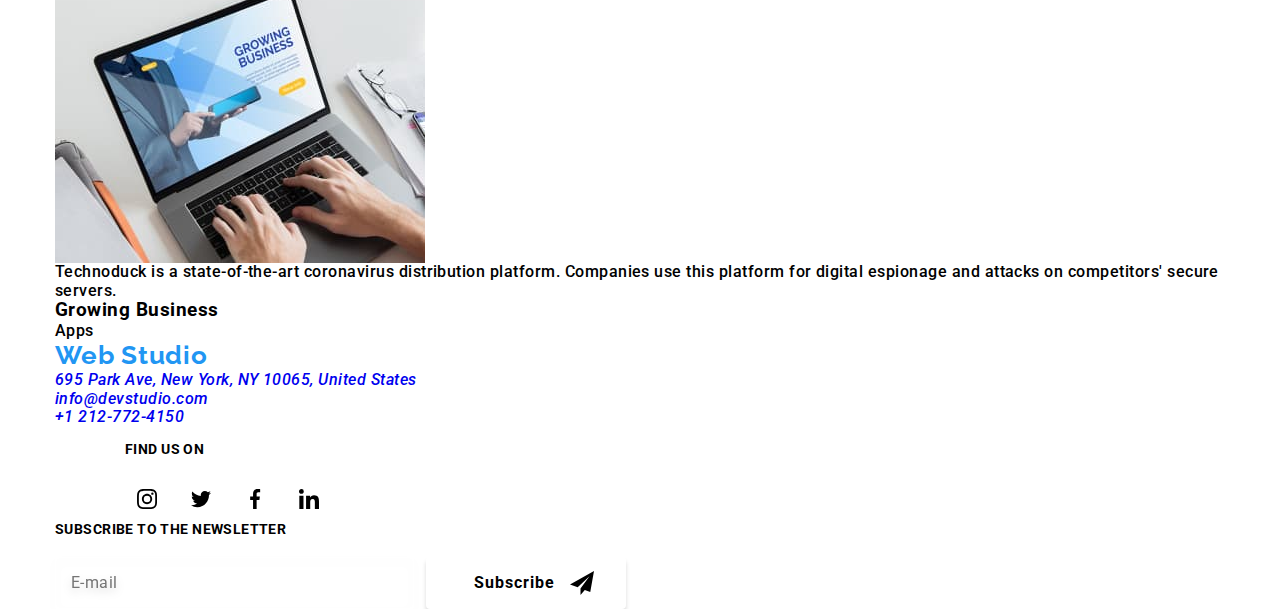
==== commit e0da5322: "draft 5" ====
--- a/portfolio.html
+++ b/portfolio.html
@@ -9,7 +9,6 @@
     <link rel="stylesheet"
         href="https://fonts.googleapis.com/css2?family=Raleway:wght@700&family=Roboto:wght@400;500;700;900&display=swap">
     <link rel="stylesheet" href="https://cdnjs.cloudflare.com/ajax/libs/modern-normalize/1.1.0/modern-normalize.min.css">
-
     <link rel="stylesheet" href="./main.css">
 </head>
 <body>
--- a/main.css
+++ b/main.css
@@ -124,4 +124,567 @@
   outline: none;
 }
 
-/*# sourceMappingURL=main.css.map *//*# sourceMappingURL=main.css.map */+.brand__section, .team__section-title, .images__title {
+  font-weight: 700;
+  font-size: 36px;
+  line-height: 1.1666666667;
+  text-align: center;
+  letter-spacing: 0.03em;
+  color: #212121;
+  margin-bottom: 30px;
+}
+
+.header__section {
+  border: 1px solid #ECECEC;
+}
+
+.header__container {
+  display: flex;
+  align-items: center;
+}
+
+.logo--right {
+  margin-right: 100px;
+}
+
+.logo {
+  font-family: "Raleway";
+  font-weight: 700;
+  font-size: 26px;
+  line-height: 1.1923076923;
+  letter-spacing: 0.03em;
+  color: #2196F3;
+}
+
+.nav__link {
+  font-size: 14px;
+  line-height: 1.1428571429;
+  letter-spacing: 0.02em;
+  color: #212121;
+  padding-top: 32px;
+  padding-bottom: 32px;
+  display: block;
+  transition: color cubic-bezier(0.4, 0, 0.2, 1);
+}
+
+.nav__link--current {
+  position: relative;
+}
+
+.nav__link--current::after {
+  position: absolute;
+  content: "";
+  width: 100%;
+  height: 4px;
+  background-color: #2196F3;
+  left: 0px;
+  bottom: 0px;
+  border-radius: 2px 2px;
+}
+
+.nav {
+  display: flex;
+  align-items: center;
+  margin-top: 0;
+  margin-bottom: 0;
+}
+
+.nav__link {
+  color: #2196F3;
+}
+
+.nav__item:hover {
+  color: #2196F3;
+  cursor: pointer;
+}
+
+.nav__item:not(:last-child) {
+  margin-right: 50px;
+}
+
+.contacts {
+  display: flex;
+  align-items: center;
+  margin-left: auto;
+}
+
+.contacts__item:not(:last-child) {
+  margin-right: 50px;
+}
+
+.contacts__item {
+  display: flex;
+  align-items: center;
+}
+
+.contacts__icon {
+  margin-right: 10px;
+  fill: currentColor;
+}
+
+.contacts__link {
+  font-size: 14px;
+  line-height: 1.1428571429;
+  letter-spacing: 0.02em;
+  color: #757575;
+  display: flex;
+  align-items: center;
+  margin-left: auto;
+  padding-top: 32px;
+  padding-bottom: 32px;
+}
+
+.contacts__link:hover {
+  color: #2196F3;
+  cursor: pointer;
+}
+
+.hero__section {
+  background-color: #2F303A;
+  padding-top: 200px;
+  padding-bottom: 200px;
+  background-image: linear-gradient(rgba(47, 48, 58, 0.4), rgba(47, 48, 58, 0.4)), url(../images/webstudio/studio-large-image.jpg);
+  background-repeat: no-repeat;
+  background-position: center;
+  background-size: cover;
+}
+
+.hero__container {
+  display: flex;
+  flex-direction: column;
+  align-items: center;
+}
+
+.hero___title {
+  font-weight: 900;
+  font-size: 44px;
+  line-height: 1.3636363636;
+  text-align: center;
+  letter-spacing: 0.06em;
+  text-transform: uppercase;
+  color: #FFFFFF;
+  margin-bottom: 30px;
+  width: 696px;
+}
+
+.hero__button {
+  font-family: "Roboto";
+  font-weight: 700;
+  font-size: 16px;
+  line-height: 1.875;
+  text-align: center;
+  letter-spacing: 0.06em;
+  color: #FFFFFF;
+  background-color: #2196F3;
+  cursor: pointer;
+  box-shadow: 0px 4px 4px rgba(0, 0, 0, 0.15);
+  border-radius: 4px;
+  border: none;
+  padding: 10px 20px;
+}
+
+.hero__button:hover,
+.hero__button:focus {
+  color: green;
+  background-color: darkblue;
+  cursor: pointer;
+  transition: color cubic-bezier(0.4, 0, 0.2, 1);
+}
+
+.features__section {
+  padding-top: 58px;
+}
+
+.features__list {
+  display: flex;
+  justify-content: center;
+}
+
+.features__title {
+  font-weight: 700;
+  font-size: 14px;
+  line-height: 1.1428571429;
+  letter-spacing: 0.03em;
+  text-transform: uppercase;
+  color: #212121;
+  margin-bottom: 10px;
+}
+
+.features__description {
+  width: 270px;
+}
+
+.features__text {
+  font-weight: 400;
+  font-size: 14px;
+  line-height: 1.7142857143;
+  color: #757575;
+}
+
+.features__item:not(:last-child) {
+  margin-right: 30px;
+}
+
+.features__icons {
+  border: none;
+  border-radius: 4px;
+  background-color: #F5F4FA;
+  padding: 25px 102px;
+  margin-bottom: 30px;
+  max-width: 270px;
+}
+
+.brand__section, .team__section-title, .images__title {
+  font-weight: 700;
+  font-size: 36px;
+  line-height: 1.1666666667;
+  text-align: center;
+  letter-spacing: 0.03em;
+  color: #212121;
+  margin-bottom: 30px;
+}
+
+.images__section {
+  padding-top: 94px;
+  padding-bottom: 94px;
+}
+
+.images__list {
+  display: flex;
+  justify-content: center;
+}
+
+.images__items:not(:last-child) {
+  margin-right: 30px;
+}
+
+.images__overlay {
+  position: absolute;
+  display: block;
+  width: 100%;
+  padding: 27px;
+  bottom: 0;
+  left: 0;
+  background-color: rgba(47, 48, 58, 0.8);
+  color: #FFFFFF;
+  font-family: "Roboto";
+  font-style: normal;
+  font-weight: 700;
+  font-size: 14px;
+  line-height: 1.1428571429;
+  text-align: center;
+  letter-spacing: 0.03em;
+  text-transform: uppercase;
+}
+
+.images__items {
+  position: relative;
+}
+
+.brand__section, .images__title, .team__section-title {
+  font-weight: 700;
+  font-size: 36px;
+  line-height: 1.1666666667;
+  text-align: center;
+  letter-spacing: 0.03em;
+  color: #212121;
+  margin-bottom: 30px;
+}
+
+.team__section {
+  background-color: #F5F4FA;
+  padding-top: 94px;
+  padding-bottom: 94px;
+}
+
+.team__name {
+  font-size: 16px;
+  line-height: 1.1875;
+  text-align: center;
+  letter-spacing: 0.03em;
+  color: #212121;
+  margin-bottom: 10px;
+}
+
+.team__position {
+  font-weight: 400;
+  font-size: 16px;
+  line-height: 1.1875;
+  text-align: center;
+  text-align: center;
+  letter-spacing: 0.03em;
+  color: #757575;
+  margin-bottom: 16px;
+}
+
+.team__images {
+  display: flex;
+  justify-content: center;
+}
+
+.team__nametag {
+  background-color: #FFFFFF;
+  padding-top: 30px;
+  padding-bottom: 30px;
+}
+
+.team__item {
+  width: 270px;
+  box-shadow: 0px 1px 3px rgba(0, 0, 0, 0.12), 0px 1px 1px rgba(0, 0, 0, 0.14), 0px 2px 1px rgba(0, 0, 0, 0.2);
+  border-radius: 0px 0px 4px 4px;
+}
+
+.team__item:not(:last-child) {
+  margin-right: 30px;
+}
+
+.social__list {
+  display: flex;
+  justify-content: center;
+  margin-top: 16px;
+}
+
+.social__item:not(:last-child) {
+  margin-right: 10px;
+}
+
+.social__link {
+  width: 44px;
+  height: 44px;
+  display: flex;
+  align-items: center;
+  justify-content: center;
+  border-radius: 50%;
+  fill: #AFB1B8;
+}
+
+.social__link:hover,
+.social__link:focus {
+  fill: #FFFFFF;
+  cursor: pointer;
+  background-color: #2196F3;
+  color: #FFFFFF;
+  border-radius: 50%;
+  height: 44px;
+  width: 44px;
+  transition: color 250ms cubic-bezier(0.4, 0, 0.2, 1);
+}
+
+.images__title, .team__section-title, .brand__section {
+  font-weight: 700;
+  font-size: 36px;
+  line-height: 1.1666666667;
+  text-align: center;
+  letter-spacing: 0.03em;
+  color: #212121;
+  margin-bottom: 30px;
+}
+
+.brand__section {
+  padding-top: 94px;
+}
+
+.brand__title--margin {
+  margin-bottom: 50px;
+}
+
+.brand__list {
+  display: flex;
+  justify-content: space-evenly;
+  margin-bottom: 94px;
+}
+
+.brand__icon {
+  fill: #AFB1B8;
+  border: 1px solid #AFB1B8;
+  border-radius: 4px;
+  padding: 16px 32px;
+}
+
+.brand__icon:hover {
+  fill: #2196F3;
+  border-color: #2196F3;
+  cursor: pointer;
+  transition: color 250ms cubic-bezier(0.4, 0, 0.2, 1);
+}
+
+.brand__icon:not(:last-child) {
+  margin-right: 30px;
+}
+
+.images__title, .team__section-title, .brand__section {
+  font-weight: 700;
+  font-size: 36px;
+  line-height: 1.1666666667;
+  text-align: center;
+  letter-spacing: 0.03em;
+  color: #212121;
+  margin-bottom: 30px;
+}
+
+.footer__section {
+  background-color: #2F303A;
+  padding-top: 60px;
+  padding-bottom: 60px;
+}
+
+.footer__address {
+  font-style: normal;
+  width: 231px;
+}
+
+.footer__address--link {
+  font-weight: 400;
+  font-size: 14px;
+  line-height: 1.7142857143;
+  color: #FFFFFF;
+  margin-bottom: 2px;
+  display: block;
+}
+
+.footer__contact {
+  font-weight: 400;
+  font-size: 14px;
+  line-height: 24px;
+  color: #FFFFFF;
+  opacity: 0.6;
+}
+
+.footer__list:not(:last-child) {
+  margin-bottom: 2px;
+  display: block;
+}
+
+.footer__contact--hover:focus,
+.footer__contact--hover:hover {
+  color: #FFFFFF;
+  cursor: pointer;
+  opacity: 1;
+  transition: color var(--transition-duration) var(--transition-timing-function);
+}
+
+.footer__logo {
+  display: block;
+  margin-bottom: 9px;
+}
+
+.footer-icon-positioning {
+  display: flex;
+  flex-direction: column;
+  justify-content: center;
+  margin-left: 70px;
+  margin-top: 15px;
+}
+
+.footer-list-title {
+  color: var(--white-color);
+  font-weight: 700;
+  font-size: 14px;
+  line-height: 1.1428571429;
+  letter-spacing: 0.03em;
+  text-transform: uppercase;
+  padding-bottom: 20px;
+  position: relative;
+}
+
+.footer-icons-list {
+  display: flex;
+}
+
+.footer-icons-item:not(:last-child) {
+  margin-right: 10px;
+}
+
+.footer-icons-item {
+  cursor: pointer;
+  background-color: var(--footer-svg);
+  border-radius: 50%;
+  height: 44px;
+  width: 44px;
+}
+
+.footer-icons-item:hover {
+  background-color: var(--highlight-color);
+  transition: color var(--transition-duration) var(--transition-timing-function);
+}
+
+.footer__section--flex {
+  display: flex;
+}
+
+.footer-social-link {
+  width: 44px;
+  height: 44px;
+  display: flex;
+  align-items: center;
+  justify-content: center;
+  border-radius: 50%;
+  fill: var(--white-color);
+}
+
+.newsletter {
+  display: flex;
+  justify-content: center;
+  flex-direction: column;
+  margin-left: auto;
+}
+
+.newsletter-form {
+  display: flex;
+  flex-direction: row;
+}
+
+.newsletter-email {
+  font-family: Roboto;
+  font-size: 16px;
+  font-weight: 400;
+  line-height: 0.8;
+  letter-spacing: 0.03em;
+  color: var(--white-color);
+  background-color: transparent;
+  border: 1px solid rgba(255, 255, 255, 0.3);
+  filter: drop-shadow(0px 4px 4px rgba(0, 0, 0, 0.15));
+  border-radius: 4px;
+  padding: 15px 15px 16px;
+  min-width: 359px;
+}
+
+.newsletter-button {
+  font-family: Roboto;
+  font-size: 16px;
+  font-weight: 700;
+  line-height: 0.5333333333;
+  letter-spacing: 0.06em;
+  text-align: center;
+  padding: 10px 82px 10px 48px;
+  background-color: var(--highlight-color);
+  color: var(--white-color);
+  margin-left: 12px;
+  border: transparent;
+  box-shadow: 0px 4px 4px rgba(0, 0, 0, 0.15);
+  border-radius: 4px;
+  max-width: 200px;
+  display: flex;
+  align-items: center;
+}
+
+.button-icon {
+  display: flex;
+  justify-content: center;
+  align-items: center;
+  margin-left: 15px;
+}
+
+.newsletter-button:hover,
+.newsletter-button:focus {
+  box-shadow: 0px 4px 4px rgba(0, 0, 0, 0.15);
+  cursor: pointer;
+  color: green;
+  background-color: darkblue;
+  cursor: pointer;
+  transition: color var(--transition-duration) var(--transition-timing-function);
+}
+
+.subscribe {
+  fill: var(--white-color);
+}/*# sourceMappingURL=main.css.map */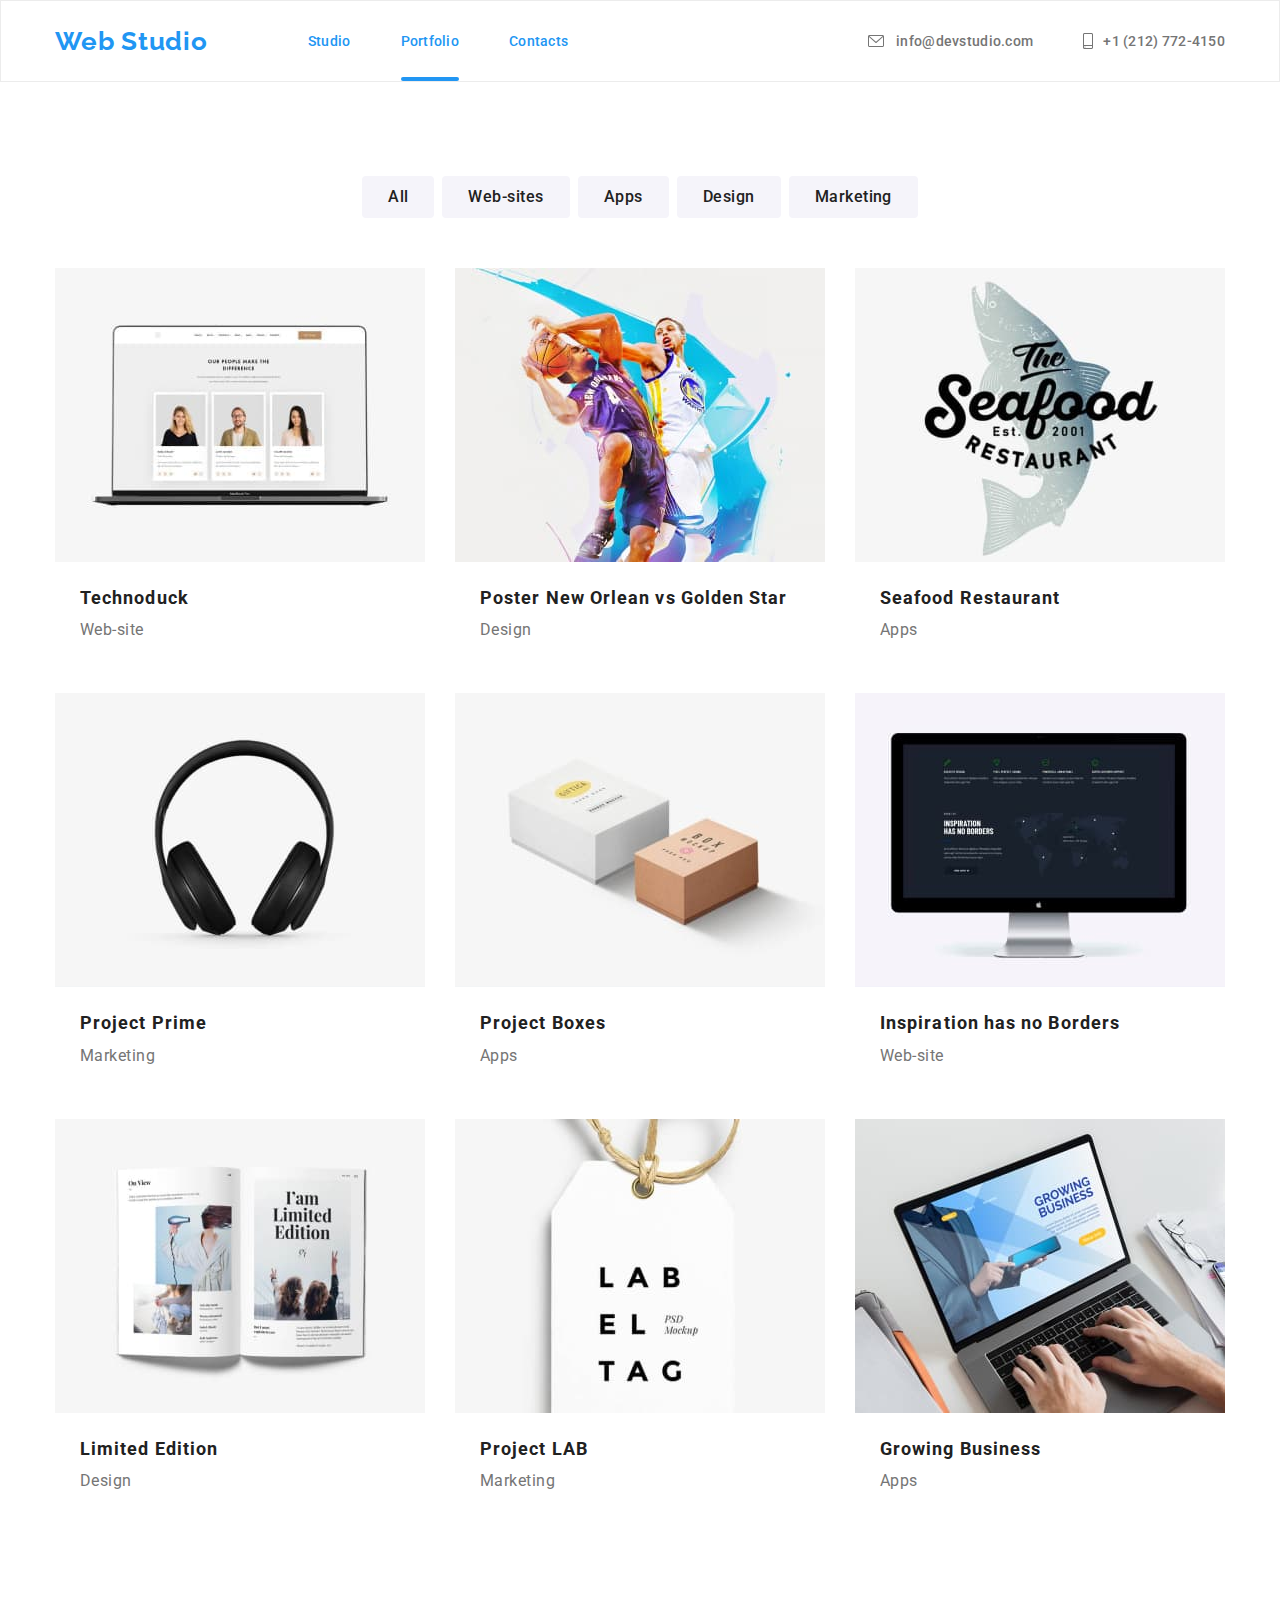
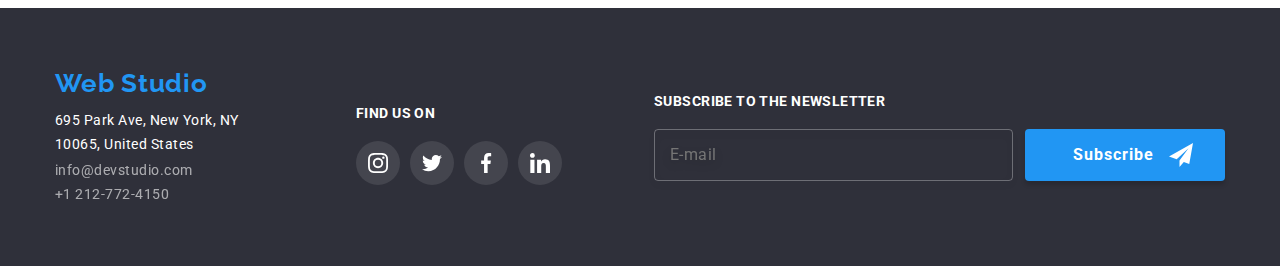
==== commit d1cecd62: "draft 7" ====
--- a/portfolio.html
+++ b/portfolio.html
@@ -43,226 +43,227 @@
     </div>
 </header>
 <main>
-        <section class="portfolio-section">
+        <section class="portfolio">
             <div class="container">
             <h1 class="visually-hidden">Portfolio</h1>
-            <ul class="filter-button-list">
-                <li class="filter-button-item"><button type="button" class="filter-buttons">All</button>
-                </li>
-                <li class="filter-button-item">
-                    <button type="button" class="filter-buttons">Web-sites</button>
-                </li>
-                <li class="filter-button-item">
-                    <button type="button" class="filter-buttons">Apps</button>
-                </li>
-                <li class="filter-button-item">
-                    <button type="button" class="filter-buttons">Design</button>
-                </li>
-                <li class="filter-button-item">
-                    <button type="button" class="filter-buttons">Marketing</button>
+            <ul class="portfolio__filter">
+                <li class="portfolio__button--margin"><button type="button" class="portfolio__button">All</button>
+                </li>
+                <li class="portfolio__button--margin">
+                    <button type="button" class="portfolio__button">Web-sites</button>
+                </li>
+                <li class="portfolio__button--margin">
+                    <button type="button" class="portfolio__button">Apps</button>
+                </li>
+                <li class="portfolio__button--margin">
+                    <button type="button" class="portfolio__button">Design</button>
+                </li>
+                <li class="portfolio__button--margin">
+                    <button type="button" class="portfolio__button">Marketing</button>
                 </li>
             </ul>
-            <ul class="portfolio-list">
-                <li class="portfolio-item box">
-                    <div class="overlay-container">
+            <ul class="portfolio__list">
+                <li class="portfolio__item portfolio__item--position">
+                    <div class="overlay">
                     <img src="./images/portfolio/website.jpg" alt="computer displaying a portfolio" width="370"
                     height="290" >
-                    <div class="overlay">
-                        <p class="overlay-text">Technoduck is a state-of-the-art coronavirus distribution platform. Companies use this
-                            platform for digital espionage
-                            and attacks on competitors' secure servers.</p>
-                    </div>
-                    </div>
-                    <div class="card">
-                    <h3 class="portfolio-title">Technoduck</h3>
-                    <p class="portfolio-description">Web-site</p>
-                    </div>
-                </li>
-                <li class="portfolio-item box">
-                    <div class="overlay-container">
+                    <div class="overlay__style">
+                        <p class="overlay__text">Technoduck is a state-of-the-art coronavirus distribution platform. Companies use this
+                            platform for digital espionage
+                            and attacks on competitors' secure servers.</p>
+                    </div>
+                    </div>
+                    <div class="card">
+                    <h3 class="card__title">Technoduck</h3>
+                    <p class="card__description">Web-site</p>
+                    </div>
+                </li>
+                <li class="portfolio__item portfolio__item--position">
+                    <div class="overlay">
                     <img src="./images/portfolio/basketball.jpg" alt="painting of two men playing basketball"
                         width="370" height="290">
-                            <div class="overlay">
-                                <p class="overlay-text">Technoduck is a state-of-the-art coronavirus distribution platform. Companies use this
+                            <div class="overlay__style">
+                                <p class="overlay__text">Technoduck is a state-of-the-art coronavirus distribution platform. Companies use this
                                     platform for digital espionage
                                     and attacks on competitors' secure servers.</p>
                             </div>
                             </div>
                     <div class="card">
-                    <h3 class="portfolio-title">Poster New Orlean vs Golden Star</h3>
-                    <p class="portfolio-description">Design</p>
-                    </div>
-                </li>
-                <li class="portfolio-item box">
-                    <div class="overlay-container"><img src="./images/portfolio/the-seafood-restaurant.jpg"
+                    <h3 class="card__title">Poster New Orlean vs Golden Star</h3>
+                    <p class="card__description">Design</p>
+                    </div>
+                </li>
+                <li class="portfolio__item portfolio__item--position">
+                    <div class="overlay"><img src="./images/portfolio/the-seafood-restaurant.jpg"
                         alt="the seafood restaurant logo with large fish" width="370" height="290">
-                        <div class="overlay">
-                            <p class="overlay-text">Technoduck is a state-of-the-art coronavirus distribution platform. Companies use this
+                        <div class="overlay__style">
+                            <p class="overlay__text">Technoduck is a state-of-the-art coronavirus distribution platform. Companies use this
                                 platform for digital espionage
                                 and attacks on competitors' secure servers.</p>
                         </div>
                         </div>
                     <div class="card">
-                        <h3 class="portfolio-title">Seafood Restaurant</h3>
-                    <p class="portfolio-description">Apps</p>
+                        <h3 class="card__title">Seafood Restaurant</h3>
+                    <p class="card__description">Apps</p>
                 </div>
                 </li>
-                <li class="portfolio-item box">
-                    <div class="overlay-container">
+                <li class="portfolio__item portfolio__item--position">
+                    <div class="overlay">
                     <img src="./images/portfolio/headphones.jpg" alt="black over-the-ear headphones"
                     width="370" height="290">
-                    <div class="overlay">
-                        <p class="overlay-text">Technoduck is a state-of-the-art coronavirus distribution platform. Companies use this
-                            platform for digital espionage
-                            and attacks on competitors' secure servers.</p>
-                    </div>
-                    </div>
-                    <div class="card">
-                    <h3 class="portfolio-title">Project Prime</h3>
-                    <p class="portfolio-description">Marketing</p>
-                    </div>
-                </li>
-                <li class="portfolio-item box">
-                    <div class="overlay-container">
+                    <div class="overlay__style">
+                        <p class="overlay__text">Technoduck is a state-of-the-art coronavirus distribution platform. Companies use this
+                            platform for digital espionage
+                            and attacks on competitors' secure servers.</p>
+                    </div>
+                    </div>
+                    <div class="card">
+                    <h3 class="card__title">Project Prime</h3>
+                    <p class="card__description">Marketing</p>
+                    </div>
+                </li>
+                <li class="portfolio__item portfolio__item--position">
+                    <div class="overlay">
                     <img src="./images/portfolio/products.jpg" alt="two boxes with the company logo" width="370" height="290">
-                    <div class="overlay">
-                        <p class="overlay-text">Technoduck is a state-of-the-art coronavirus distribution platform. Companies use this
-                            platform for digital espionage
-                            and attacks on competitors' secure servers.</p>
-                    </div>
-                    </div>
-                    <div class="card">
-                    <h3 class="portfolio-title">Project Boxes</h3>
-                    <p class="portfolio-description">Apps</p>
-                    </div>
-                </li>
-                <li class="portfolio-item box">
-                    <div class="overlay-container">
+                    <div class="overlay__style">
+                        <p class="overlay__text">Technoduck is a state-of-the-art coronavirus distribution platform. Companies use this
+                            platform for digital espionage
+                            and attacks on competitors' secure servers.</p>
+                    </div>
+                    </div>
+                    <div class="card">
+                    <h3 class="card__title">Project Boxes</h3>
+                    <p class="card__description">Apps</p>
+                    </div>
+                </li>
+                <li class="portfolio__item portfolio__item--position">
+                    <div class="overlay">
                     <img src="./images/portfolio/computer.jpg" alt="a computer displaying a webpage" width="370" height="290">
-                    <div class="overlay">
-                        <p class="overlay-text">Technoduck is a state-of-the-art coronavirus distribution platform. Companies use this
-                            platform for digital espionage
-                            and attacks on competitors' secure servers.</p>
-                    </div>
-                    </div>
-                    <div class="card">
-                    <h3 class="portfolio-title">Inspiration has no Borders</h3>
-                    <p class="portfolio-description">Web-site</p>
-                    </div>
-                </li>
-                <li class="portfolio-item box">
-                    <div class="overlay-container">
+                    <div class="overlay__style">
+                        <p class="overlay__text">Technoduck is a state-of-the-art coronavirus distribution platform. Companies use this
+                            platform for digital espionage
+                            and attacks on competitors' secure servers.</p>
+                    </div>
+                    </div>
+                    <div class="card">
+                    <h3 class="card__title">Inspiration has no Borders</h3>
+                    <p class="card__description">Web-site</p>
+                    </div>
+                </li>
+                <li class="portfolio__item portfolio__item--position">
+                    <div class="overlay">
                     <img src="./images/portfolio/book.jpg" alt="a book open to the 'limited edition' chapter" width="370"
                         height="290">
-                        <div class="overlay">
-                            <p class="overlay-text">Technoduck is a state-of-the-art coronavirus distribution platform. Companies use this
+                        <div class="overlay__style">
+                            <p class="overlay__text">Technoduck is a state-of-the-art coronavirus distribution platform. Companies use this
                                 platform for digital espionage
                                 and attacks on competitors' secure servers.</p>
                         </div>
                         </div>
                     <div class="card">
-                    <h3 class="portfolio-title">Limited Edition</h3>
-                    <p class="portfolio-description">Design</p>
-                    </div>
-                </li>
-                <li class="portfolio-item box">
-                    <div class="overlay-container">
+                    <h3 class="card__title">Limited Edition</h3>
+                    <p class="card__description">Design</p>
+                    </div>
+                </li>
+                <li class="portfolio__item portfolio__item--position">
+                    <div class="overlay">
                     <img src="./images/portfolio/lab.jpg" alt="a label displaying the logo for 'LAB'" width="370" height="290">
-                    <div class="overlay">
-                        <p class="overlay-text">Technoduck is a state-of-the-art coronavirus distribution platform. Companies use this
-                            platform for digital espionage
-                            and attacks on competitors' secure servers.</p>
-                    </div>
-                    </div>
-                    <div class="card">
-                    <h3 class="portfolio-title">Project LAB</h3>
-                    <p class="portfolio-description">Marketing</p>
-                </li>
-                <li class="portfolio-item box">
-                    <div class="overlay-container">
+                    <div class="overlay__style">
+                        <p class="overlay__text">Technoduck is a state-of-the-art coronavirus distribution platform. Companies use this
+                            platform for digital espionage
+                            and attacks on competitors' secure servers.</p>
+                    </div>
+                    </div>
+                    <div class="card">
+                    <h3 class="card__title">Project LAB</h3>
+                    <p class="card__description">Marketing</p>
+                </li>
+                <li class="portfolio__item portfolio__item--position">
+                    <div class="overlay">
                     <img src="./images/portfolio/typing.jpg" alt="hands typing on a computer" width="370" height="290">
-                    <div class="overlay">
-                        <p class="overlay-text">Technoduck is a state-of-the-art coronavirus distribution platform. Companies use this
-                            platform for digital espionage
-                            and attacks on competitors' secure servers.</p>
-                    </div>
-                    </div>
-                    <div class="card">
-                    <h3 class="portfolio-title">Growing Business</h3>
-                    <p class="portfolio-description">Apps</p>
+                    <div class="overlay__style">
+                        <p class="overlay__text">Technoduck is a state-of-the-art coronavirus distribution platform. Companies use this
+                            platform for digital espionage
+                            and attacks on competitors' secure servers.</p>
+                    </div>
+                    </div>
+                    <div class="card">
+                    <h3 class="card__title">Growing Business</h3>
+                    <p class="card__description">Apps</p>
                     </div>
                 </li>
             </ul>
         </div>
         </section>
 </main>
-    <footer class="footer-section">
-        <div class="container  footer-positioning">
+    <footer class="footer footer__section">
+        <div class="container  footer__section--flex">
             <div>
-                <a href="./index.html" class="logo footer-logo footer-hover">Web Studio</a>
-                <address class="footer-address">
-                    <a href="https://goo.gl/maps/3bXYwfZaXWvFELf49" class="footer-address-link footer-hover">
+                <a href="./index.html" class="logo footer__logo footer__contact--hover">Web Studio</a>
+                <address class="footer__address">
+                    <a href="https://goo.gl/maps/3bXYwfZaXWvFELf49" class="footer__address--link footer__contact--hover">
                         695 Park Ave, New York, NY 10065, United States</a>
-                    <ul>
-                        <li class="footer-list">
-                            <a class="footer-contact footer-hover" href="mailto:info@devstudio.com">info@devstudio.com</a>
+                    <ul class="footer__list">
+                        <li >
+                            <a class="footer__contact footer__contact--hover"
+                                href="mailto:info@devstudio.com">info@devstudio.com</a>
                         </li>
                         <li>
-                            <a class="footer-contact footer-hover" href="tel:2127724150">+1 212-772-4150</a>
+                            <a class="footer__contact footer__contact--hover" href="tel:2127724150">+1 212-772-4150</a>
                         </li>
                     </ul>
                 </address>
             </div>
-            <div class="footer-icon-positioning">
-                <h3 class="footer-list-title">Find us on</h3>
-                <ul class="footer-icons-list">
-                    <li class="footer-icons-item">
-                        <a href="#" class="footer-social-link">
-                            <svg class="social-svg" width="20" height="20">
+            <div class="findus">
+                <h3 class="findus__title">Find us on</h3>
+                <ul class="findus__list">
+                    <li class="findus__item">
+                        <a href="#" class="findus__icon--link">
+                            <svg class="findus__svg" width="20" height="20">
                                 <use href="./images/sprite.svg#icon-instagram"></use>
                             </svg>
                         </a>
                     </li>
-                    <li class="footer-icons-item">
-                        <a href="#" class="footer-social-link">
-                            <svg class="social-svg" width="20" height="20">
+                    <li class="findus__item">
+                        <a href="#" class="findus__icon--link">
+                            <svg class="findus__svg" width="20" height="20">
                                 <use href="./images/sprite.svg#icon-twitter"></use>
                             </svg>
                         </a>
                     </li>
-                    <li class="footer-icons-item facebook">
-                        <a href="#" class="footer-social-link">
-                            <svg class="social-svg" width="20" height="20">
+                    <li class="findus__item facebook">
+                        <a href="#" class="findus__icon--link">
+                            <svg class="findus__svg" width="20" height="20">
                                 <use href="./images/sprite.svg#icon-facebook"></use>
                             </svg>
                         </a>
                     </li>
-                    <li class="footer-icons-item">
-                        <a href="#" class="footer-social-link">
-                            <svg class="social-svg" width="20" height="20">
+                    <li class="findus__item">
+                        <a href="#" class="findus__icon--link">
+                            <svg class="findus__svg" width="20" height="20">
                                 <use href="./images/sprite.svg#icon-linkedin"></use>
                             </svg>
                         </a>
                     </li>
                 </ul>
             </div>
-                            <div class="newsletter">
-                                <h3 class="footer-list-title">Subscribe to the newsletter</h3>
-                                <form name="newsletter-subscription" class="newsletter-form">
-                                    <label for="email">
-                                        <input placeholder="E-mail" class="newsletter-email" id="email" />
-                                    </label>
-                                    <button type="submit" class="newsletter-button">Subscribe
-                                        <div class="button-icon">
-                                            <svg class="subscribe" width="24" height="24">
-                                                <use href="./images/sprite.svg#icon-icon-send"></use>
-                                            </svg>
-                                        </div>
-                                    </button>
-                                </form>
-                            </div>
-                            </div>
-                            </footer>
+            <div class="newsletter">
+                <h3 class="newsletter__title">Subscribe to the newsletter</h3>
+                <form name="newsletter-subscription" class="newsletter__form">
+                    <label for="email">
+                        <input placeholder="E-mail" class="newsletter__email" id="email" />
+                    </label>
+                    <button type="submit" class="newsletter__button">Subscribe
+                        <span class="newsletter__button--icon">
+                            <svg class="newsletter__subscribe" width="24" height="24">
+                                <use href="./images/sprite.svg#icon-icon-send"></use>
+                            </svg>
+                        </span>
+                    </button>
+                </form>
+            </div>
+        </div>
+    </footer>
         </div>
     </footer>
     </body>
--- a/main.css
+++ b/main.css
@@ -134,6 +134,84 @@
   margin-bottom: 30px;
 }
 
+.modal__form--hover:hover,
+.modal__form--hover:focus, #name:hover,
+#phone-number:hover,
+#form-email:hover,
+#comments:hover #name:focus,
+#phone-number:focus,
+#form-email:focus,
+#comments:focus,
+.modal__text:hover,
+.modal__text:focus, .portfolio__item:hover,
+.portfolio__item:focus, .portfolio__button:hover,
+.portfolio__button:focus, .newsletter__button:hover,
+.newsletter__button:focus, .findus__icon--link:hover, .footer__contact--hover:focus,
+.footer__contact--hover:hover {
+  transition: color 250ms cubic-bezier(0.4, 0, 0.2, 1);
+}
+
+.newsletter__title, .findus__title {
+  color: #FFFFFF;
+  font-weight: 700;
+  font-size: 14px;
+  line-height: 1.1428571429;
+  letter-spacing: 0.03em;
+  text-transform: uppercase;
+  padding-bottom: 20px;
+  position: relative;
+}
+
+.is-hidden {
+  opacity: 0;
+  visibility: hidden;
+  pointer-events: none;
+}
+
+.brand__section, .team__section-title, .images__title {
+  font-weight: 700;
+  font-size: 36px;
+  line-height: 1.1666666667;
+  text-align: center;
+  letter-spacing: 0.03em;
+  color: #212121;
+  margin-bottom: 30px;
+}
+
+.modal__form--hover:hover,
+.modal__form--hover:focus, #name:hover,
+#phone-number:hover,
+#form-email:hover,
+#comments:hover #name:focus,
+#phone-number:focus,
+#form-email:focus,
+#comments:focus,
+.modal__text:hover,
+.modal__text:focus, .portfolio__item:hover,
+.portfolio__item:focus, .portfolio__button:hover,
+.portfolio__button:focus, .newsletter__button:hover,
+.newsletter__button:focus, .findus__icon--link:hover, .footer__contact--hover:focus,
+.footer__contact--hover:hover {
+  transition: color 250ms cubic-bezier(0.4, 0, 0.2, 1);
+}
+
+.newsletter__title, .findus__title {
+  color: #FFFFFF;
+  font-weight: 700;
+  font-size: 14px;
+  line-height: 1.1428571429;
+  letter-spacing: 0.03em;
+  text-transform: uppercase;
+  padding-bottom: 20px;
+  position: relative;
+}
+
+.is-hidden {
+  opacity: 0;
+  visibility: hidden;
+  pointer-events: none;
+}
+
 .header__section {
   border: 1px solid #ECECEC;
 }
@@ -239,6 +317,50 @@
   cursor: pointer;
 }
 
+.brand__section, .team__section-title, .images__title {
+  font-weight: 700;
+  font-size: 36px;
+  line-height: 1.1666666667;
+  text-align: center;
+  letter-spacing: 0.03em;
+  color: #212121;
+  margin-bottom: 30px;
+}
+
+.modal__form--hover:hover,
+.modal__form--hover:focus, #name:hover,
+#phone-number:hover,
+#form-email:hover,
+#comments:hover #name:focus,
+#phone-number:focus,
+#form-email:focus,
+#comments:focus,
+.modal__text:hover,
+.modal__text:focus, .portfolio__item:hover,
+.portfolio__item:focus, .portfolio__button:hover,
+.portfolio__button:focus, .newsletter__button:hover,
+.newsletter__button:focus, .findus__icon--link:hover, .footer__contact--hover:focus,
+.footer__contact--hover:hover {
+  transition: color 250ms cubic-bezier(0.4, 0, 0.2, 1);
+}
+
+.newsletter__title, .findus__title {
+  color: #FFFFFF;
+  font-weight: 700;
+  font-size: 14px;
+  line-height: 1.1428571429;
+  letter-spacing: 0.03em;
+  text-transform: uppercase;
+  padding-bottom: 20px;
+  position: relative;
+}
+
+.is-hidden {
+  opacity: 0;
+  visibility: hidden;
+  pointer-events: none;
+}
+
 .hero__section {
   background-color: #2F303A;
   padding-top: 200px;
@@ -291,6 +413,50 @@
   transition: color cubic-bezier(0.4, 0, 0.2, 1);
 }
 
+.brand__section, .team__section-title, .images__title {
+  font-weight: 700;
+  font-size: 36px;
+  line-height: 1.1666666667;
+  text-align: center;
+  letter-spacing: 0.03em;
+  color: #212121;
+  margin-bottom: 30px;
+}
+
+.modal__form--hover:hover,
+.modal__form--hover:focus, #name:hover,
+#phone-number:hover,
+#form-email:hover,
+#comments:hover #name:focus,
+#phone-number:focus,
+#form-email:focus,
+#comments:focus,
+.modal__text:hover,
+.modal__text:focus, .portfolio__item:hover,
+.portfolio__item:focus, .portfolio__button:hover,
+.portfolio__button:focus, .newsletter__button:hover,
+.newsletter__button:focus, .findus__icon--link:hover, .footer__contact--hover:focus,
+.footer__contact--hover:hover {
+  transition: color 250ms cubic-bezier(0.4, 0, 0.2, 1);
+}
+
+.newsletter__title, .findus__title {
+  color: #FFFFFF;
+  font-weight: 700;
+  font-size: 14px;
+  line-height: 1.1428571429;
+  letter-spacing: 0.03em;
+  text-transform: uppercase;
+  padding-bottom: 20px;
+  position: relative;
+}
+
+.is-hidden {
+  opacity: 0;
+  visibility: hidden;
+  pointer-events: none;
+}
+
 .features__section {
   padding-top: 58px;
 }
@@ -342,6 +508,40 @@
   letter-spacing: 0.03em;
   color: #212121;
   margin-bottom: 30px;
+}
+
+.modal__form--hover:hover,
+.modal__form--hover:focus, #name:hover,
+#phone-number:hover,
+#form-email:hover,
+#comments:hover #name:focus,
+#phone-number:focus,
+#form-email:focus,
+#comments:focus,
+.modal__text:hover,
+.modal__text:focus, .portfolio__item:hover,
+.portfolio__item:focus, .portfolio__button:hover,
+.portfolio__button:focus, .newsletter__button:hover,
+.newsletter__button:focus, .findus__icon--link:hover, .footer__contact--hover:focus,
+.footer__contact--hover:hover {
+  transition: color 250ms cubic-bezier(0.4, 0, 0.2, 1);
+}
+
+.newsletter__title, .findus__title {
+  color: #FFFFFF;
+  font-weight: 700;
+  font-size: 14px;
+  line-height: 1.1428571429;
+  letter-spacing: 0.03em;
+  text-transform: uppercase;
+  padding-bottom: 20px;
+  position: relative;
+}
+
+.is-hidden {
+  opacity: 0;
+  visibility: hidden;
+  pointer-events: none;
 }
 
 .images__section {
@@ -391,6 +591,40 @@
   margin-bottom: 30px;
 }
 
+.modal__form--hover:hover,
+.modal__form--hover:focus, #name:hover,
+#phone-number:hover,
+#form-email:hover,
+#comments:hover #name:focus,
+#phone-number:focus,
+#form-email:focus,
+#comments:focus,
+.modal__text:hover,
+.modal__text:focus, .portfolio__item:hover,
+.portfolio__item:focus, .portfolio__button:hover,
+.portfolio__button:focus, .newsletter__button:hover,
+.newsletter__button:focus, .findus__icon--link:hover, .footer__contact--hover:focus,
+.footer__contact--hover:hover {
+  transition: color 250ms cubic-bezier(0.4, 0, 0.2, 1);
+}
+
+.newsletter__title, .findus__title {
+  color: #FFFFFF;
+  font-weight: 700;
+  font-size: 14px;
+  line-height: 1.1428571429;
+  letter-spacing: 0.03em;
+  text-transform: uppercase;
+  padding-bottom: 20px;
+  position: relative;
+}
+
+.is-hidden {
+  opacity: 0;
+  visibility: hidden;
+  pointer-events: none;
+}
+
 .team__section {
   background-color: #F5F4FA;
   padding-top: 94px;
@@ -456,6 +690,7 @@
   justify-content: center;
   border-radius: 50%;
   fill: #AFB1B8;
+  cursor: pointer;
 }
 
 .social__link:hover,
@@ -478,6 +713,40 @@
   letter-spacing: 0.03em;
   color: #212121;
   margin-bottom: 30px;
+}
+
+.modal__form--hover:hover,
+.modal__form--hover:focus, #name:hover,
+#phone-number:hover,
+#form-email:hover,
+#comments:hover #name:focus,
+#phone-number:focus,
+#form-email:focus,
+#comments:focus,
+.modal__text:hover,
+.modal__text:focus, .portfolio__item:hover,
+.portfolio__item:focus, .portfolio__button:hover,
+.portfolio__button:focus, .newsletter__button:hover,
+.newsletter__button:focus, .findus__icon--link:hover, .footer__contact--hover:focus,
+.footer__contact--hover:hover {
+  transition: color 250ms cubic-bezier(0.4, 0, 0.2, 1);
+}
+
+.newsletter__title, .findus__title {
+  color: #FFFFFF;
+  font-weight: 700;
+  font-size: 14px;
+  line-height: 1.1428571429;
+  letter-spacing: 0.03em;
+  text-transform: uppercase;
+  padding-bottom: 20px;
+  position: relative;
+}
+
+.is-hidden {
+  opacity: 0;
+  visibility: hidden;
+  pointer-events: none;
 }
 
 .brand__section {
@@ -522,12 +791,50 @@
   margin-bottom: 30px;
 }
 
+.modal__form--hover:hover,
+.modal__form--hover:focus, #name:hover,
+#phone-number:hover,
+#form-email:hover,
+#comments:hover #name:focus,
+#phone-number:focus,
+#form-email:focus,
+#comments:focus,
+.modal__text:hover,
+.modal__text:focus, .portfolio__item:hover,
+.portfolio__item:focus, .portfolio__button:hover,
+.portfolio__button:focus, .footer__contact--hover:focus,
+.footer__contact--hover:hover, .findus__icon--link:hover, .newsletter__button:hover,
+.newsletter__button:focus {
+  transition: color 250ms cubic-bezier(0.4, 0, 0.2, 1);
+}
+
+.findus__title, .newsletter__title {
+  color: #FFFFFF;
+  font-weight: 700;
+  font-size: 14px;
+  line-height: 1.1428571429;
+  letter-spacing: 0.03em;
+  text-transform: uppercase;
+  padding-bottom: 20px;
+  position: relative;
+}
+
+.is-hidden {
+  opacity: 0;
+  visibility: hidden;
+  pointer-events: none;
+}
+
 .footer__section {
   background-color: #2F303A;
   padding-top: 60px;
   padding-bottom: 60px;
 }
 
+.footer__section--flex {
+  display: flex;
+}
+
 .footer__address {
   font-style: normal;
   width: 231px;
@@ -545,7 +852,7 @@
 .footer__contact {
   font-weight: 400;
   font-size: 14px;
-  line-height: 24px;
+  line-height: 1.7142857143;
   color: #FFFFFF;
   opacity: 0.6;
 }
@@ -560,7 +867,6 @@
   color: #FFFFFF;
   cursor: pointer;
   opacity: 1;
-  transition: color var(--transition-duration) var(--transition-timing-function);
 }
 
 .footer__logo {
@@ -568,7 +874,7 @@
   margin-bottom: 9px;
 }
 
-.footer-icon-positioning {
+.findus {
   display: flex;
   flex-direction: column;
   justify-content: center;
@@ -576,50 +882,43 @@
   margin-top: 15px;
 }
 
-.footer-list-title {
-  color: var(--white-color);
-  font-weight: 700;
-  font-size: 14px;
-  line-height: 1.1428571429;
-  letter-spacing: 0.03em;
-  text-transform: uppercase;
-  padding-bottom: 20px;
-  position: relative;
-}
-
-.footer-icons-list {
-  display: flex;
-}
-
-.footer-icons-item:not(:last-child) {
-  margin-right: 10px;
-}
-
-.footer-icons-item {
-  cursor: pointer;
-  background-color: var(--footer-svg);
+.findus__list {
+  display: flex;
+}
+
+.findus__item {
+  cursor: pointer;
+  background-color: rgba(255, 255, 255, 0.1);
   border-radius: 50%;
   height: 44px;
   width: 44px;
 }
 
-.footer-icons-item:hover {
-  background-color: var(--highlight-color);
-  transition: color var(--transition-duration) var(--transition-timing-function);
-}
-
-.footer__section--flex {
-  display: flex;
-}
-
-.footer-social-link {
+.findus__item {
+  cursor: pointer;
+  background-color: rgba(255, 255, 255, 0.1);
+  border-radius: 50%;
+  height: 44px;
+  width: 44px;
+}
+
+.findus__item:not(:last-child) {
+  margin-right: 10px;
+}
+
+.findus__icon--link {
   width: 44px;
   height: 44px;
   display: flex;
   align-items: center;
   justify-content: center;
   border-radius: 50%;
-  fill: var(--white-color);
+  fill: #FFFFFF;
+  cursor: pointer;
+}
+
+.findus__icon--link:hover {
+  background-color: #2196F3;
 }
 
 .newsletter {
@@ -629,18 +928,18 @@
   margin-left: auto;
 }
 
-.newsletter-form {
+.newsletter__form {
   display: flex;
   flex-direction: row;
 }
 
-.newsletter-email {
+.newsletter__email {
   font-family: Roboto;
   font-size: 16px;
   font-weight: 400;
   line-height: 0.8;
   letter-spacing: 0.03em;
-  color: var(--white-color);
+  color: #FFFFFF;
   background-color: transparent;
   border: 1px solid rgba(255, 255, 255, 0.3);
   filter: drop-shadow(0px 4px 4px rgba(0, 0, 0, 0.15));
@@ -649,7 +948,7 @@
   min-width: 359px;
 }
 
-.newsletter-button {
+.newsletter__button {
   font-family: Roboto;
   font-size: 16px;
   font-weight: 700;
@@ -657,8 +956,8 @@
   letter-spacing: 0.06em;
   text-align: center;
   padding: 10px 82px 10px 48px;
-  background-color: var(--highlight-color);
-  color: var(--white-color);
+  background-color: #2196F3;
+  color: #FFFFFF;
   margin-left: 12px;
   border: transparent;
   box-shadow: 0px 4px 4px rgba(0, 0, 0, 0.15);
@@ -668,23 +967,447 @@
   align-items: center;
 }
 
-.button-icon {
+.newsletter__button--icon {
   display: flex;
   justify-content: center;
   align-items: center;
   margin-left: 15px;
 }
 
-.newsletter-button:hover,
-.newsletter-button:focus {
+.newsletter__button:hover,
+.newsletter__button:focus {
   box-shadow: 0px 4px 4px rgba(0, 0, 0, 0.15);
   cursor: pointer;
   color: green;
   background-color: darkblue;
   cursor: pointer;
-  transition: color var(--transition-duration) var(--transition-timing-function);
-}
-
-.subscribe {
-  fill: var(--white-color);
+}
+
+.newsletter__subscribe {
+  fill: #FFFFFF;
+}
+
+.images__title, .team__section-title, .brand__section {
+  font-weight: 700;
+  font-size: 36px;
+  line-height: 1.1666666667;
+  text-align: center;
+  letter-spacing: 0.03em;
+  color: #212121;
+  margin-bottom: 30px;
+}
+
+.modal__form--hover:hover,
+.modal__form--hover:focus, #name:hover,
+#phone-number:hover,
+#form-email:hover,
+#comments:hover #name:focus,
+#phone-number:focus,
+#form-email:focus,
+#comments:focus,
+.modal__text:hover,
+.modal__text:focus, .footer__contact--hover:focus,
+.footer__contact--hover:hover, .findus__icon--link:hover, .newsletter__button:hover,
+.newsletter__button:focus, .portfolio__button:hover,
+.portfolio__button:focus, .portfolio__item:hover,
+.portfolio__item:focus {
+  transition: color 250ms cubic-bezier(0.4, 0, 0.2, 1);
+}
+
+.findus__title, .newsletter__title {
+  color: #FFFFFF;
+  font-weight: 700;
+  font-size: 14px;
+  line-height: 1.1428571429;
+  letter-spacing: 0.03em;
+  text-transform: uppercase;
+  padding-bottom: 20px;
+  position: relative;
+}
+
+.is-hidden {
+  opacity: 0;
+  visibility: hidden;
+  pointer-events: none;
+}
+
+.portfolio {
+  padding-top: 94px;
+  padding-bottom: 94px;
+}
+
+.portfolio__filter {
+  display: flex;
+  justify-content: center;
+  margin-bottom: 50px;
+}
+
+.portfolio__button {
+  font-family: "roboto";
+  font-weight: 500;
+  font-size: 16px;
+  line-height: 1.875;
+  text-align: center;
+  letter-spacing: 0.03em;
+  color: #212121;
+  background-color: #F5F4FA;
+  cursor: pointer;
+  border-radius: 4px;
+  border: none;
+  padding: 6px 26px;
+}
+
+.portfolio__button:hover,
+.portfolio__button:focus {
+  color: #FFFFFF;
+  background-color: #2196F3;
+  box-shadow: 0px 3px 1px rgba(0, 0, 0, 0.1), 0px 1px 2px rgba(0, 0, 0, 0.08), 0px 2px 2px rgba(0, 0, 0, 0.12);
+  border-radius: 4px;
+}
+
+.portfolio__button--margin:not(:last-child) {
+  margin-right: 8px;
+}
+
+.portfolio__list {
+  display: flex;
+  flex-wrap: wrap;
+  margin-top: -30px;
+  margin-left: -30px;
+}
+
+.portfolio__item:hover,
+.portfolio__item:focus {
+  box-shadow: 0px 1px 1px rgba(0, 0, 0, 0.12), 0px 4px 4px rgba(0, 0, 0, 0.06), 1px 4px 6px rgba(0, 0, 0, 0.16);
+}
+
+.portfolio__item {
+  flex-basis: calc(33.3333333333% - 30px);
+  margin-left: 30px;
+  margin-top: 30px;
+  cursor: pointer;
+}
+
+.card {
+  padding: 20px 24px;
+  background: #FFFFFF;
+  border-left: 1px solid #FFFFFF;
+  border-bottom: 1px solid #FFFFFF;
+  border-right: 1px solid #FFFFFF;
+}
+
+.card__title {
+  font-weight: 700;
+  font-size: 18px;
+  line-height: 1.8;
+  letter-spacing: 0.06em;
+  color: #212121;
+  margin-bottom: 4px;
+}
+
+.card__description {
+  font-weight: 400;
+  font-size: 16px;
+  line-height: 1.5;
+  letter-spacing: 0.03em;
+  color: #757575;
+}
+
+.portfolio__item--position {
+  position: relative;
+}
+
+.portfolio__item--position:hover .overlay__style {
+  transform: translatey(0);
+}
+
+.overlay {
+  position: relative;
+  overflow: hidden;
+}
+
+.overlay__style {
+  position: absolute;
+  display: block;
+  padding: 63px 24px;
+  background-color: #2196F3;
+  top: 0;
+  left: 0;
+  width: 100%;
+  height: 100%;
+  transform: translateY(100%);
+  transition: 250ms cubic-bezier(0.4, 0, 0.2, 1);
+}
+
+.overlay__text {
+  font-family: Roboto;
+  font-size: 18px;
+  font-weight: 400;
+  line-height: 28px;
+  letter-spacing: 0.03em;
+  text-align: left;
+  color: #FFFFFF;
+}
+
+.images__title, .team__section-title, .brand__section {
+  font-weight: 700;
+  font-size: 36px;
+  line-height: 1.1666666667;
+  text-align: center;
+  letter-spacing: 0.03em;
+  color: #212121;
+  margin-bottom: 30px;
+}
+
+.footer__contact--hover:focus,
+.footer__contact--hover:hover, .findus__icon--link:hover, .newsletter__button:hover,
+.newsletter__button:focus, .portfolio__button:hover,
+.portfolio__button:focus, .portfolio__item:hover,
+.portfolio__item:focus, #name:hover,
+#phone-number:hover,
+#form-email:hover,
+#comments:hover #name:focus,
+#phone-number:focus,
+#form-email:focus,
+#comments:focus,
+.modal__text:hover,
+.modal__text:focus, .modal__form--hover:hover,
+.modal__form--hover:focus {
+  transition: color 250ms cubic-bezier(0.4, 0, 0.2, 1);
+}
+
+.findus__title, .newsletter__title {
+  color: #FFFFFF;
+  font-weight: 700;
+  font-size: 14px;
+  line-height: 1.1428571429;
+  letter-spacing: 0.03em;
+  text-transform: uppercase;
+  padding-bottom: 20px;
+  position: relative;
+}
+
+.is-hidden {
+  opacity: 0;
+  visibility: hidden;
+  pointer-events: none;
+}
+
+.backdrop {
+  position: fixed;
+  width: 100vw;
+  height: 100vh;
+  left: 0px;
+  top: 0px;
+  background-color: rgba(0, 0, 0, 0.2);
+  opacity: 1;
+  transition: opacity 250ms, cubic-bezier(0.4, 0, 0.2, 1), visibility 250ms, cubic-bezier(0.4, 0, 0.2, 1);
+}
+
+.modal {
+  height: 581px;
+  width: 528px;
+  background-color: #FFFFFF;
+  box-shadow: 0px 1px 3px rgba(0, 0, 0, 0.12), 0px 1px 1px rgba(0, 0, 0, 0.14), 0px 2px 1px rgba(0, 0, 0, 0.2);
+  border-radius: 4px;
+  position: absolute;
+  top: 50%;
+  left: 50%;
+  transform: translate(-50%, -50%);
+}
+
+.is-hidden {
+  opacity: 0;
+  visibility: hidden;
+  pointer-events: none;
+}
+
+.modal__button {
+  position: absolute;
+  display: flex;
+  justify-content: center;
+  align-items: center;
+  width: 30px;
+  height: 30px;
+  margin-top: 10px;
+  margin-left: 490px;
+  border-radius: 50%;
+  background-color: transparent;
+  border: 1px solid rgba(0, 0, 0, 0.1);
+}
+
+.modal__button:hover,
+.modal__button:focus {
+  fill: #2196F3;
+  cursor: pointer;
+  box-shadow: 0px 0px 15px var(--text-color-secondary);
+}
+
+.modal__text {
+  font-family: Roboto;
+  font-weight: 400;
+  font-size: 12px;
+  line-height: 1.1666666667;
+  letter-spacing: 0.01em;
+  color: #757575;
+  margin-left: 40px;
+}
+
+.modal__icon {
+  position: relative;
+  display: flex;
+}
+
+.modal__svg {
+  position: absolute;
+  top: 0;
+  left: 0;
+  transform: translateY(-50%);
+  margin-left: 50px;
+  margin-top: 25px;
+  transition: fill 250ms cubic-bezier(0.4, 0, 0.2, 1);
+}
+
+#name,
+#phone-number,
+#form-email,
+#comments {
+  min-width: 448px;
+  margin-left: 40px;
+  border: 1px solid rgba(33, 33, 33, 0.2);
+  border-radius: 4px;
+  padding-left: 30px;
+  cursor: pointer;
+  margin-top: 4px;
+  height: 40px;
+  color: #757575;
+}
+
+#name:hover,
+#phone-number:hover,
+#form-email:hover,
+#comments:hover #name:focus,
+#phone-number:focus,
+#form-email:focus,
+#comments:focus,
+.modal__text:hover,
+.modal__text:focus {
+  color: #2196F3;
+  border: 1px solid #2196F3;
+}
+
+#comments {
+  font-family: Roboto;
+  font-weight: 400;
+  font-size: 12px;
+  line-height: 1.1666666667;
+  letter-spacing: 0.01em;
+  text-align: left;
+  height: 120px;
+  padding-left: 10px;
+  margin-bottom: 0;
+}
+
+.modal__form {
+  position: absolute;
+  margin-top: 60px;
+  left: 0;
+  top: 0;
+}
+
+.modal__title {
+  margin: 40px 40px 10px 40px;
+  max-width: 448px;
+  font-family: Roboto;
+  font-weight: 700;
+  line-height: 1.15;
+  font-size: 20px;
+  letter-spacing: 0.03em;
+  text-align: center;
+}
+
+.modal__form--hover:hover,
+.modal__form--hover:focus {
+  cursor: pointer;
+  fill: #2196F3;
+}
+
+.modal__icon {
+  margin-right: 9px;
+  display: block;
+}
+
+.input__button {
+  font-family: Roboto;
+  font-weight: 700;
+  font-size: 16px;
+  line-height: 1.875;
+  letter-spacing: 0.06em;
+  text-align: center;
+  color: #FFFFFF;
+  background: #2196F3;
+  box-shadow: 0px 4px 4px rgba(0, 0, 0, 0.15);
+  border: 1px solid #2196F3;
+  border-radius: 4px;
+  padding: 10px 55px;
+  margin-left: 164px;
+  margin-bottom: 40px;
+  width: 200px;
+}
+
+.input__button:hover,
+.input__button:focus {
+  cursor: pointer;
+  box-shadow: 0px 0px 15px #757575;
+}
+
+.input__button:active {
+  box-shadow: none;
+}
+
+.input {
+  visibility: hidden;
+}
+
+.input__terms {
+  display: flex;
+  cursor: pointer;
+  font-family: Roboto;
+  font-size: 14px;
+  font-weight: 400;
+  line-height: 1.7142857143;
+  letter-spacing: 0.03em;
+  color: #757575;
+}
+
+.input__check {
+  width: 15px;
+  height: 15px;
+  border: 1px solid #212121;
+  border-radius: 2px;
+  margin-right: 8px;
+  margin-top: 5px;
+  margin-left: 52px;
+  display: flex;
+  align-items: center;
+  justify-content: center;
+}
+
+.input__terms {
+  display: flex;
+  cursor: pointer;
+}
+
+.input__check--margin {
+  max-width: 400px;
+  margin-bottom: 10px;
+}
+
+.icon-check {
+  fill: #FFFFFF;
+}
+
+.input:checked + .input__terms > .input__check {
+  background-color: #2196F3;
+  border: none;
 }/*# sourceMappingURL=main.css.map */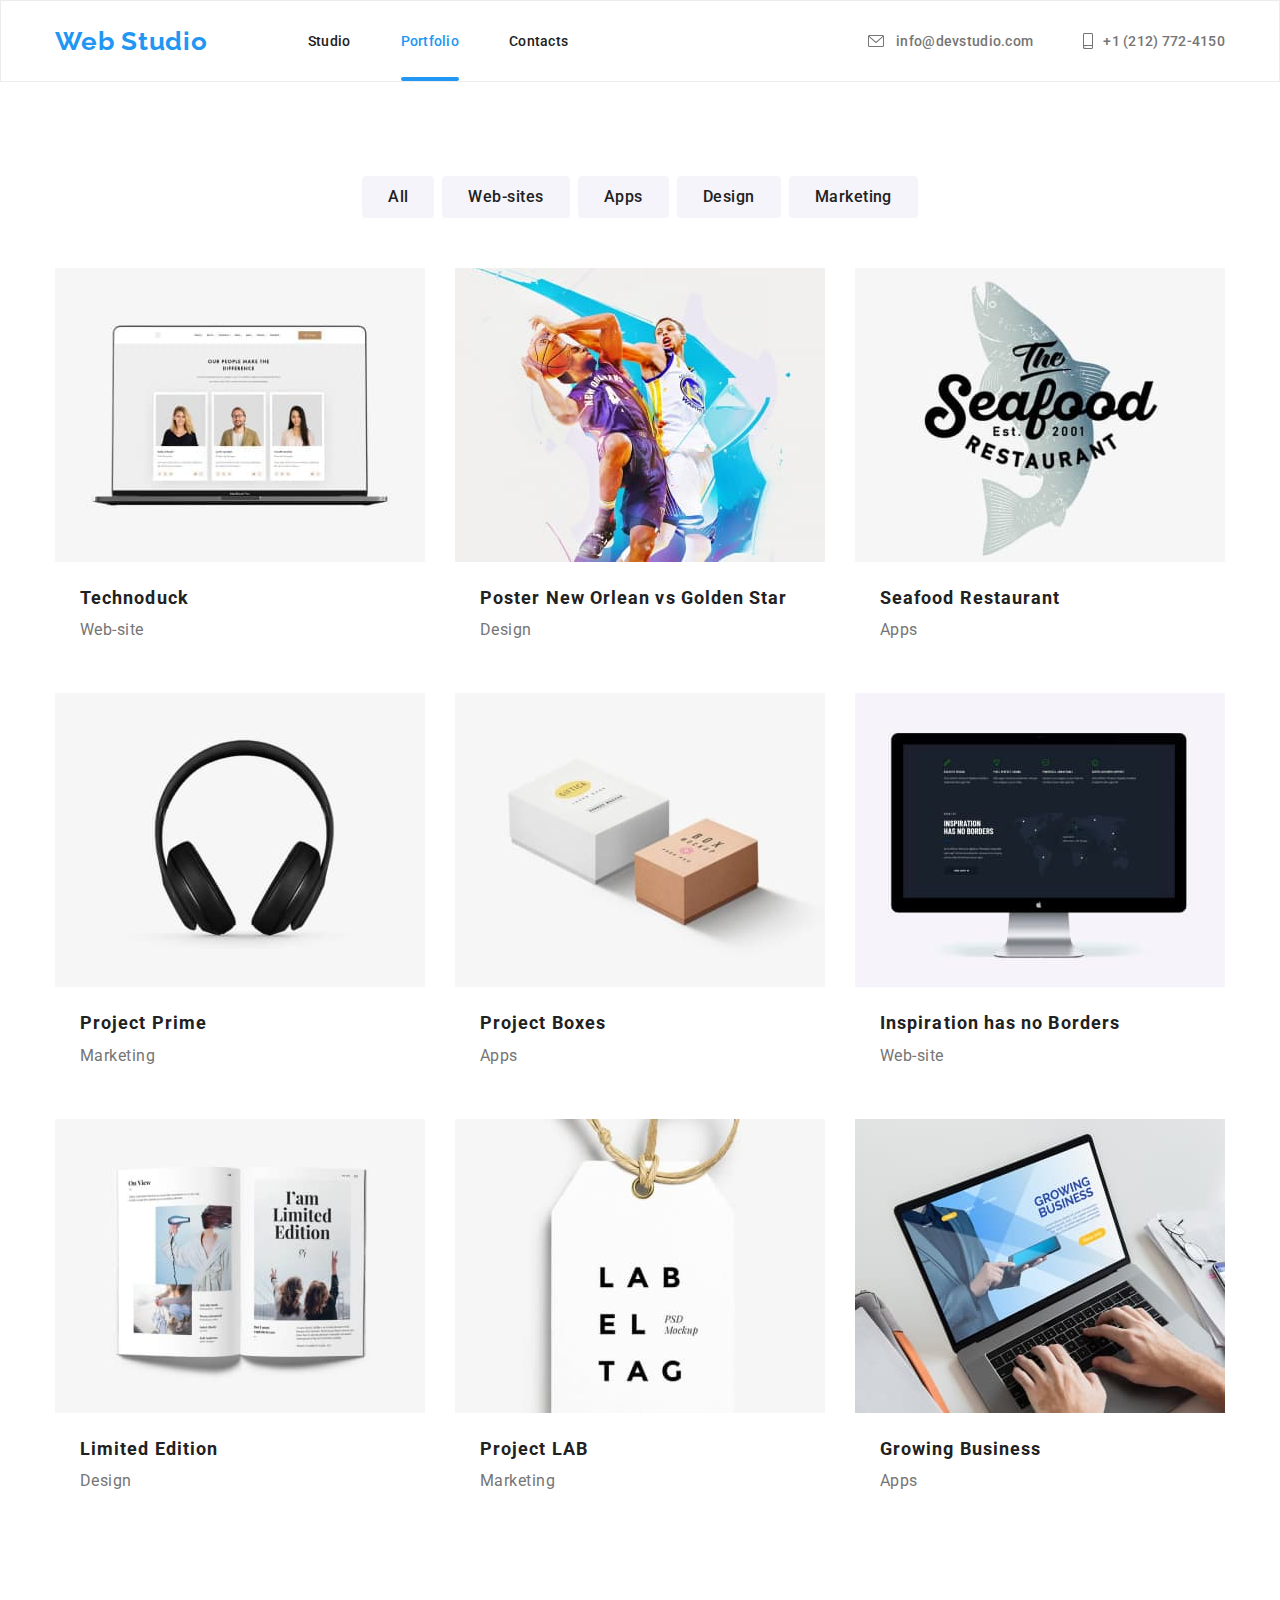
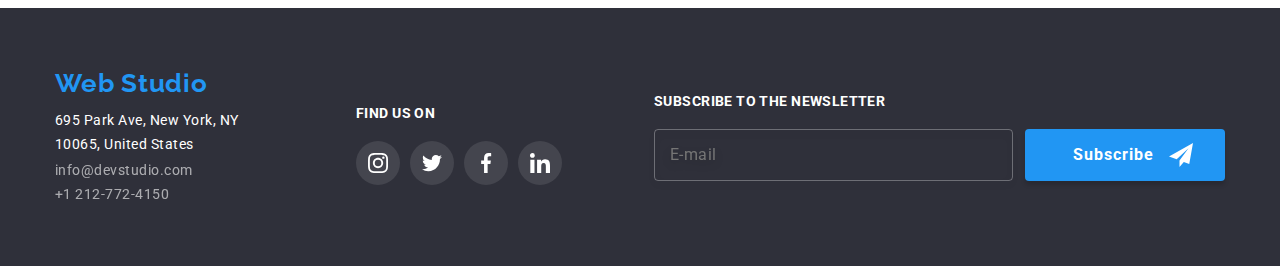
==== commit 20e6e5dc: "draft 10" ====
--- a/portfolio.html
+++ b/portfolio.html
@@ -9,7 +9,7 @@
     <link rel="stylesheet"
         href="https://fonts.googleapis.com/css2?family=Raleway:wght@700&family=Roboto:wght@400;500;700;900&display=swap">
     <link rel="stylesheet" href="https://cdnjs.cloudflare.com/ajax/libs/modern-normalize/1.1.0/modern-normalize.min.css">
-    <link rel="stylesheet" href="./main.css">
+    <link rel="stylesheet" href="./css/main.min.css">
 </head>
 <body>
 <header class="header header__section">
--- a/css/main.min.css
+++ b/css/main.min.css
@@ -0,0 +1 @@
+body{font-family:"Roboto";font-style:normal;font-weight:500;letter-spacing:.03em;color:var(--text-color-default);margin:0}a{text-decoration:none}ul{list-style-type:none;margin-top:0px;margin-bottom:0px;padding-left:0px}.visually-hidden{position:absolute;width:1px;height:1px;margin:-1px;border:0;padding:0;white-space:nowrap;-webkit-clip-path:inset(100%);clip-path:inset(100%);clip:rect(0 0 0 0);overflow:hidden}h1,h2,h3,h4,h5,h6,p{margin-top:0;margin-bottom:0}img{display:block;max-width:100%;height:auto}input,textarea{outline:none}.container{width:1200px;padding-left:15px;padding-right:15px;margin:0 auto}body{font-family:"Roboto";font-style:normal;font-weight:500;letter-spacing:.03em;color:var(--text-color-default);margin:0}a{text-decoration:none}ul{list-style-type:none;margin-top:0px;margin-bottom:0px;padding-left:0px}.visually-hidden{position:absolute;width:1px;height:1px;margin:-1px;border:0;padding:0;white-space:nowrap;-webkit-clip-path:inset(100%);clip-path:inset(100%);clip:rect(0 0 0 0);overflow:hidden}h1,h2,h3,h4,h5,h6,p{margin-top:0;margin-bottom:0}img{display:block;max-width:100%;height:auto}.container{width:1200px;padding-left:15px;padding-right:15px;margin:0 auto}input,textarea{outline:none}.brand__section,.team__section-title,.images__title{font-weight:700;font-size:36px;line-height:1.1666666667;text-align:center;letter-spacing:.03em;color:#212121;margin-bottom:30px}.modal__form,#name,#phone-number,#form-email,#comments,.modal__button,.portfolio__item:hover,.portfolio__item:focus,.portfolio__button,.newsletter__button,.findus__icon--link,.footer__contact,.brand__icon,.hero__button,.nav__link{transition:color 250ms cubic-bezier(0.4, 0, 0.2, 1),background-color 250ms cubic-bezier(0.4, 0, 0.2, 1)}.newsletter__title,.findus__title{color:#fff;font-weight:700;font-size:14px;line-height:1.1428571429;letter-spacing:.03em;text-transform:uppercase;padding-bottom:20px;position:relative}.is-hidden{opacity:0;visibility:hidden;pointer-events:none}.brand__section,.team__section-title,.images__title{font-weight:700;font-size:36px;line-height:1.1666666667;text-align:center;letter-spacing:.03em;color:#212121;margin-bottom:30px}.modal__form,#name,#phone-number,#form-email,#comments,.modal__button,.portfolio__item:hover,.portfolio__item:focus,.portfolio__button,.newsletter__button,.findus__icon--link,.footer__contact,.brand__icon,.hero__button,.nav__link{transition:color 250ms cubic-bezier(0.4, 0, 0.2, 1),background-color 250ms cubic-bezier(0.4, 0, 0.2, 1)}.newsletter__title,.findus__title{color:#fff;font-weight:700;font-size:14px;line-height:1.1428571429;letter-spacing:.03em;text-transform:uppercase;padding-bottom:20px;position:relative}.is-hidden{opacity:0;visibility:hidden;pointer-events:none}.header__section{border:1px solid #ececec}.header__container{display:flex;align-items:center}.logo--right{margin-right:100px}.logo{font-family:"Raleway";font-weight:700;font-size:26px;line-height:1.1923076923;letter-spacing:.03em;color:#2196f3}.nav__link{font-size:14px;line-height:1.1428571429;letter-spacing:.02em;padding-top:32px;padding-bottom:32px;display:block;color:#212121}.nav__link:hover,.nav__linkfocus{color:#2196f3}.nav__link--current{position:relative;color:#2196f3}.nav__link--current::after{position:absolute;content:"";width:100%;height:4px;background-color:#2196f3;left:0px;bottom:0px;border-radius:2px 2px}.nav{display:flex;align-items:center;margin-top:0;margin-bottom:0}.nav__item:hover{color:#2196f3;cursor:pointer}.nav__item:not(:last-child){margin-right:50px}.contacts{display:flex;align-items:center;margin-left:auto}.contacts__item{display:flex;align-items:center}.contacts__item:not(:last-child){margin-right:50px}.contacts__icon{margin-right:10px;fill:currentColor}.contacts__link{font-size:14px;line-height:1.1428571429;letter-spacing:.02em;color:#757575;display:flex;align-items:center;margin-left:auto;padding-top:32px;padding-bottom:32px}.contacts__link:hover{color:#2196f3;cursor:pointer}.brand__section,.team__section-title,.images__title{font-weight:700;font-size:36px;line-height:1.1666666667;text-align:center;letter-spacing:.03em;color:#212121;margin-bottom:30px}.modal__form,#name,#phone-number,#form-email,#comments,.modal__button,.portfolio__item:hover,.portfolio__item:focus,.portfolio__button,.newsletter__button,.findus__icon--link,.footer__contact,.brand__icon,.nav__link,.hero__button{transition:color 250ms cubic-bezier(0.4, 0, 0.2, 1),background-color 250ms cubic-bezier(0.4, 0, 0.2, 1)}.newsletter__title,.findus__title{color:#fff;font-weight:700;font-size:14px;line-height:1.1428571429;letter-spacing:.03em;text-transform:uppercase;padding-bottom:20px;position:relative}.is-hidden{opacity:0;visibility:hidden;pointer-events:none}.hero__section{background-color:#2f303a;padding-top:200px;padding-bottom:200px;background-image:linear-gradient(rgba(47, 48, 58, 0.4), rgba(47, 48, 58, 0.4)),url(../../images/webstudio/studio-large-image.jpg);background-repeat:no-repeat;background-position:center;background-size:cover}.hero__container{display:flex;flex-direction:column;align-items:center}.hero___title{font-weight:900;font-size:44px;line-height:1.3636363636;text-align:center;letter-spacing:.06em;text-transform:uppercase;color:#fff;margin-bottom:30px;width:696px}.hero__button{font-family:"Roboto";font-weight:700;font-size:16px;line-height:1.875;text-align:center;letter-spacing:.06em;color:#fff;background-color:#2196f3;cursor:pointer;box-shadow:0px 4px 4px rgba(0,0,0,.15);border-radius:4px;border:none;padding:10px 20px}.hero__button:hover,.hero__button:focus{color:green;background-color:#00008b;cursor:pointer}.brand__section,.team__section-title,.images__title{font-weight:700;font-size:36px;line-height:1.1666666667;text-align:center;letter-spacing:.03em;color:#212121;margin-bottom:30px}.modal__form,#name,#phone-number,#form-email,#comments,.modal__button,.portfolio__item:hover,.portfolio__item:focus,.portfolio__button,.newsletter__button,.findus__icon--link,.footer__contact,.brand__icon,.nav__link,.hero__button{transition:color 250ms cubic-bezier(0.4, 0, 0.2, 1),background-color 250ms cubic-bezier(0.4, 0, 0.2, 1)}.newsletter__title,.findus__title{color:#fff;font-weight:700;font-size:14px;line-height:1.1428571429;letter-spacing:.03em;text-transform:uppercase;padding-bottom:20px;position:relative}.is-hidden{opacity:0;visibility:hidden;pointer-events:none}.features__section{padding-top:58px}.features__list{display:flex;justify-content:center}.features__title{font-weight:700;font-size:14px;line-height:1.1428571429;letter-spacing:.03em;text-transform:uppercase;color:#212121;margin-bottom:10px}.features__description{width:270px}.features__text{font-weight:400;font-size:14px;line-height:1.7142857143;color:#757575}.features__item:not(:last-child){margin-right:30px}.features__icons{border:none;border-radius:4px;background-color:#f5f4fa;padding:25px 102px;margin-bottom:30px;max-width:270px}.brand__section,.team__section-title,.images__title{font-weight:700;font-size:36px;line-height:1.1666666667;text-align:center;letter-spacing:.03em;color:#212121;margin-bottom:30px}.modal__form,#name,#phone-number,#form-email,#comments,.modal__button,.portfolio__item:hover,.portfolio__item:focus,.portfolio__button,.newsletter__button,.findus__icon--link,.footer__contact,.brand__icon,.nav__link,.hero__button{transition:color 250ms cubic-bezier(0.4, 0, 0.2, 1),background-color 250ms cubic-bezier(0.4, 0, 0.2, 1)}.newsletter__title,.findus__title{color:#fff;font-weight:700;font-size:14px;line-height:1.1428571429;letter-spacing:.03em;text-transform:uppercase;padding-bottom:20px;position:relative}.is-hidden{opacity:0;visibility:hidden;pointer-events:none}.images__section{padding-top:94px;padding-bottom:94px}.images__list{display:flex;justify-content:center}.images__overlay{position:absolute;display:block;width:100%;padding:27px;bottom:0;left:0;background-color:rgba(47,48,58,.8);color:#fff;font-family:"Roboto";font-style:normal;font-weight:700;font-size:14px;line-height:1.1428571429;text-align:center;letter-spacing:.03em;text-transform:uppercase}.images__items{position:relative}.images__items:not(:last-child){margin-right:30px}.brand__section,.images__title,.team__section-title{font-weight:700;font-size:36px;line-height:1.1666666667;text-align:center;letter-spacing:.03em;color:#212121;margin-bottom:30px}.modal__form,#name,#phone-number,#form-email,#comments,.modal__button,.portfolio__item:hover,.portfolio__item:focus,.portfolio__button,.newsletter__button,.findus__icon--link,.footer__contact,.brand__icon,.nav__link,.hero__button{transition:color 250ms cubic-bezier(0.4, 0, 0.2, 1),background-color 250ms cubic-bezier(0.4, 0, 0.2, 1)}.newsletter__title,.findus__title{color:#fff;font-weight:700;font-size:14px;line-height:1.1428571429;letter-spacing:.03em;text-transform:uppercase;padding-bottom:20px;position:relative}.is-hidden{opacity:0;visibility:hidden;pointer-events:none}.team__section{background-color:#f5f4fa;padding-top:94px;padding-bottom:94px}.team__name{font-size:16px;line-height:1.1875;text-align:center;letter-spacing:.03em;color:#212121;margin-bottom:10px}.team__position{font-weight:400;font-size:16px;line-height:1.1875;text-align:center;text-align:center;letter-spacing:.03em;color:#757575;margin-bottom:16px}.team__images{display:flex;justify-content:center}.team__nametag{background-color:#fff;padding-top:30px;padding-bottom:30px}.team__item{width:270px;box-shadow:0px 1px 3px rgba(0,0,0,.12),0px 1px 1px rgba(0,0,0,.14),0px 2px 1px rgba(0,0,0,.2);border-radius:0px 0px 4px 4px}.team__item:not(:last-child){margin-right:30px}.social__list{display:flex;justify-content:center;margin-top:16px}.social__item:not(:last-child){margin-right:10px}.social__link{width:44px;height:44px;display:flex;align-items:center;justify-content:center;border-radius:50%;fill:#afb1b8;cursor:pointer}.social__link:hover,.social__link:focus{fill:#fff;background-color:#2196f3;color:#fff;transition:color 250ms cubic-bezier(0.4, 0, 0.2, 1)}.images__title,.team__section-title,.brand__section{font-weight:700;font-size:36px;line-height:1.1666666667;text-align:center;letter-spacing:.03em;color:#212121;margin-bottom:30px}.modal__form,#name,#phone-number,#form-email,#comments,.modal__button,.portfolio__item:hover,.portfolio__item:focus,.portfolio__button,.newsletter__button,.findus__icon--link,.footer__contact,.nav__link,.hero__button,.brand__icon{transition:color 250ms cubic-bezier(0.4, 0, 0.2, 1),background-color 250ms cubic-bezier(0.4, 0, 0.2, 1)}.newsletter__title,.findus__title{color:#fff;font-weight:700;font-size:14px;line-height:1.1428571429;letter-spacing:.03em;text-transform:uppercase;padding-bottom:20px;position:relative}.is-hidden{opacity:0;visibility:hidden;pointer-events:none}.brand__section{padding-top:94px}.brand__title--margin{margin-bottom:50px}.brand__list{display:flex;justify-content:space-evenly;margin-bottom:94px}.brand__icon{fill:#afb1b8;border:1px solid #afb1b8;border-radius:4px;padding:16px 32px}.brand__icon:hover{fill:#2196f3;border-color:#2196f3;cursor:pointer}.brand__icon:not(:last-child){margin-right:30px}.images__title,.team__section-title,.brand__section{font-weight:700;font-size:36px;line-height:1.1666666667;text-align:center;letter-spacing:.03em;color:#212121;margin-bottom:30px}.modal__form,#name,#phone-number,#form-email,#comments,.modal__button,.portfolio__item:hover,.portfolio__item:focus,.portfolio__button,.nav__link,.hero__button,.brand__icon,.footer__contact,.findus__icon--link,.newsletter__button{transition:color 250ms cubic-bezier(0.4, 0, 0.2, 1),background-color 250ms cubic-bezier(0.4, 0, 0.2, 1)}.findus__title,.newsletter__title{color:#fff;font-weight:700;font-size:14px;line-height:1.1428571429;letter-spacing:.03em;text-transform:uppercase;padding-bottom:20px;position:relative}.is-hidden{opacity:0;visibility:hidden;pointer-events:none}.footer__section{background-color:#2f303a;padding-top:60px;padding-bottom:60px}.footer__section--flex{display:flex}.footer__address{font-style:normal;width:231px}.footer__address--link{font-weight:400;font-size:14px;line-height:1.7142857143;color:#fff;margin-bottom:2px;display:block}.footer__contact{font-weight:400;font-size:14px;line-height:1.7142857143;color:#fff;opacity:.6}.footer__list:not(:last-child){margin-bottom:2px;display:block}.footer__contact--hover:focus,.footer__contact--hover:hover{color:#fff;cursor:pointer;opacity:1}.footer__logo{display:block;margin-bottom:9px}.findus{display:flex;flex-direction:column;justify-content:center;margin-left:70px;margin-top:15px}.findus__list{display:flex}.findus__item{cursor:pointer;background-color:rgba(255,255,255,.1);border-radius:50%;height:44px;width:44px}.findus__item:not(:last-child){margin-right:10px}.findus__icon--link{width:44px;height:44px;display:flex;align-items:center;justify-content:center;border-radius:50%;fill:#fff;cursor:pointer}.findus__icon--link:hover{background-color:#2196f3}.newsletter{display:flex;justify-content:center;flex-direction:column;margin-left:auto}.newsletter__form{display:flex;flex-direction:row}.newsletter__email{font-family:Roboto;font-size:16px;font-weight:400;line-height:.8;letter-spacing:.03em;color:#fff;background-color:rgba(0,0,0,0);border:1px solid rgba(255,255,255,.3);filter:drop-shadow(0px 4px 4px rgba(0, 0, 0, 0.15));border-radius:4px;padding:15px 15px 16px;min-width:359px}.newsletter__button{font-family:Roboto;font-size:16px;font-weight:700;line-height:.5333333333;letter-spacing:.06em;text-align:center;padding:10px 82px 10px 48px;background-color:#2196f3;color:#fff;margin-left:12px;border:rgba(0,0,0,0);box-shadow:0px 4px 4px rgba(0,0,0,.15);border-radius:4px;max-width:200px;display:flex;align-items:center}.newsletter__button:hover,.newsletter__button:focus{box-shadow:0px 4px 4px rgba(0,0,0,.15);cursor:pointer;color:green;background-color:#00008b;cursor:pointer}.newsletter__button--icon{display:flex;justify-content:center;align-items:center;margin-left:15px}.newsletter__subscribe{fill:#fff}.images__title,.team__section-title,.brand__section{font-weight:700;font-size:36px;line-height:1.1666666667;text-align:center;letter-spacing:.03em;color:#212121;margin-bottom:30px}.modal__form,#name,#phone-number,#form-email,#comments,.modal__button,.nav__link,.hero__button,.brand__icon,.footer__contact,.findus__icon--link,.newsletter__button,.portfolio__button,.portfolio__item:hover,.portfolio__item:focus{transition:color 250ms cubic-bezier(0.4, 0, 0.2, 1),background-color 250ms cubic-bezier(0.4, 0, 0.2, 1)}.findus__title,.newsletter__title{color:#fff;font-weight:700;font-size:14px;line-height:1.1428571429;letter-spacing:.03em;text-transform:uppercase;padding-bottom:20px;position:relative}.is-hidden{opacity:0;visibility:hidden;pointer-events:none}.portfolio{padding-top:94px;padding-bottom:94px}.portfolio__filter{display:flex;justify-content:center;margin-bottom:50px}.portfolio__button{font-family:"roboto";font-weight:500;font-size:16px;line-height:1.875;text-align:center;letter-spacing:.03em;color:#212121;background-color:#f5f4fa;cursor:pointer;border-radius:4px;border:none;padding:6px 26px}.portfolio__button:hover,.portfolio__button:focus{color:#fff;background-color:#2196f3;box-shadow:0px 3px 1px rgba(0,0,0,.1),0px 1px 2px rgba(0,0,0,.08),0px 2px 2px rgba(0,0,0,.12);border-radius:4px}.portfolio__button--margin:not(:last-child){margin-right:8px}.portfolio__list{display:flex;flex-wrap:wrap;margin-top:-30px;margin-left:-30px}.portfolio__item{flex-basis:calc(33.3333333333% - 30px);margin-left:30px;margin-top:30px;cursor:pointer}.portfolio__item:hover,.portfolio__item:focus{box-shadow:0px 1px 1px rgba(0,0,0,.12),0px 4px 4px rgba(0,0,0,.06),1px 4px 6px rgba(0,0,0,.16)}.card{padding:20px 24px;background:#fff;border-left:1px solid #fff;border-bottom:1px solid #fff;border-right:1px solid #fff}.card__title{font-weight:700;font-size:18px;line-height:1.8;letter-spacing:.06em;color:#212121;margin-bottom:4px}.card__description{font-weight:400;font-size:16px;line-height:1.5;letter-spacing:.03em;color:#757575}.portfolio__item--position{position:relative}.portfolio__item--position:hover .overlay__style{transform:translatey(0)}.overlay{position:relative;overflow:hidden}.overlay__style{position:absolute;display:block;padding:63px 24px;background-color:#2196f3;top:0;left:0;width:100%;height:100%;transform:translateY(100%);transition:250ms cubic-bezier(0.4, 0, 0.2, 1)}.overlay__text{font-family:Roboto;font-size:18px;font-weight:400;line-height:28px;letter-spacing:.03em;text-align:left;color:#fff}.images__title,.team__section-title,.brand__section{font-weight:700;font-size:36px;line-height:1.1666666667;text-align:center;letter-spacing:.03em;color:#212121;margin-bottom:30px}.nav__link,.hero__button,.brand__icon,.footer__contact,.findus__icon--link,.newsletter__button,.portfolio__button,.portfolio__item:hover,.portfolio__item:focus,.modal__button,#name,#phone-number,#form-email,#comments,.modal__form{transition:color 250ms cubic-bezier(0.4, 0, 0.2, 1),background-color 250ms cubic-bezier(0.4, 0, 0.2, 1)}.findus__title,.newsletter__title{color:#fff;font-weight:700;font-size:14px;line-height:1.1428571429;letter-spacing:.03em;text-transform:uppercase;padding-bottom:20px;position:relative}.is-hidden{opacity:0;visibility:hidden;pointer-events:none}.backdrop{position:fixed;width:100vw;height:100vh;left:0px;top:0px;background-color:rgba(0,0,0,.2);opacity:1;transition:opacity 250ms,cubic-bezier(0.4, 0, 0.2, 1),visibility 250ms,cubic-bezier(0.4, 0, 0.2, 1)}.modal{height:581px;width:528px;background-color:#fff;box-shadow:0px 1px 3px rgba(0,0,0,.12),0px 1px 1px rgba(0,0,0,.14),0px 2px 1px rgba(0,0,0,.2);border-radius:4px;position:absolute;top:50%;left:50%;transform:translate(-50%, -50%)}.is-hidden{opacity:0;visibility:hidden;pointer-events:none}.modal__button{position:absolute;display:flex;justify-content:center;align-items:center;width:30px;height:30px;margin-top:10px;margin-left:490px;border-radius:50%;background-color:rgba(0,0,0,0);border:1px solid rgba(0,0,0,.1)}.modal__button:hover,.modal__button:focus{fill:#2196f3;cursor:pointer;box-shadow:0px 0px 15px var(--text-color-secondary)}.modal__text{font-family:Roboto;font-weight:400;font-size:12px;line-height:1.1666666667;letter-spacing:.01em;color:#757575;margin-left:40px}.modal__icon{position:relative;display:flex}.modal__svg{position:absolute;top:0;left:0;transform:translateY(-50%);margin-left:50px;margin-top:25px;transition:fill 250ms cubic-bezier(0.4, 0, 0.2, 1)}#name,#phone-number,#form-email,#comments{min-width:448px;margin-left:40px;border:1px solid rgba(33,33,33,.2);border-radius:4px;padding-left:30px;cursor:pointer;margin-top:4px;height:40px;color:#757575}#name:hover,#phone-number:hover,#form-email:hover,#comments:hover #name:focus,#phone-number:focus,#form-email:focus,#comments:focus,.modal__text:hover,.modal__text:focus{color:#2196f3;border:1px solid #2196f3}#comments{font-family:Roboto;font-weight:400;font-size:12px;line-height:1.1666666667;letter-spacing:.01em;text-align:left;height:120px;padding-left:10px;margin-bottom:0}.modal__form{position:absolute;margin-top:60px;left:0;top:0}.modal__title{margin:40px 40px 10px 40px;max-width:448px;font-family:Roboto;font-weight:700;line-height:1.15;font-size:20px;letter-spacing:.03em;text-align:center}.modal__form--hover:hover,.modal__form--hover:focus{cursor:pointer;fill:#2196f3}.modal__icon{margin-right:9px;display:block}.input__button{font-family:Roboto;font-weight:700;font-size:16px;line-height:1.875;letter-spacing:.06em;text-align:center;color:#fff;background:#2196f3;box-shadow:0px 4px 4px rgba(0,0,0,.15);border:1px solid #2196f3;border-radius:4px;padding:10px 55px;margin-left:164px;margin-bottom:40px;width:200px}.input__button:hover,.input__button:focus{cursor:pointer;box-shadow:0px 0px 15px #757575}.input__button:active{box-shadow:none}.input{visibility:hidden}.input__terms{display:flex;cursor:pointer;font-family:Roboto;font-size:14px;font-weight:400;line-height:1.7142857143;letter-spacing:.03em;color:#757575;display:flex;cursor:pointer}.input__check{width:15px;height:15px;border:1px solid #212121;border-radius:2px;margin-right:8px;margin-top:5px;margin-left:52px;display:flex;align-items:center;justify-content:center}.input__check--margin{max-width:400px;margin-bottom:10px}.icon-check{fill:#fff}.input:checked+.input__terms>.input__check{background-color:#2196f3;border:none}/*# sourceMappingURL=main.min.css.map */